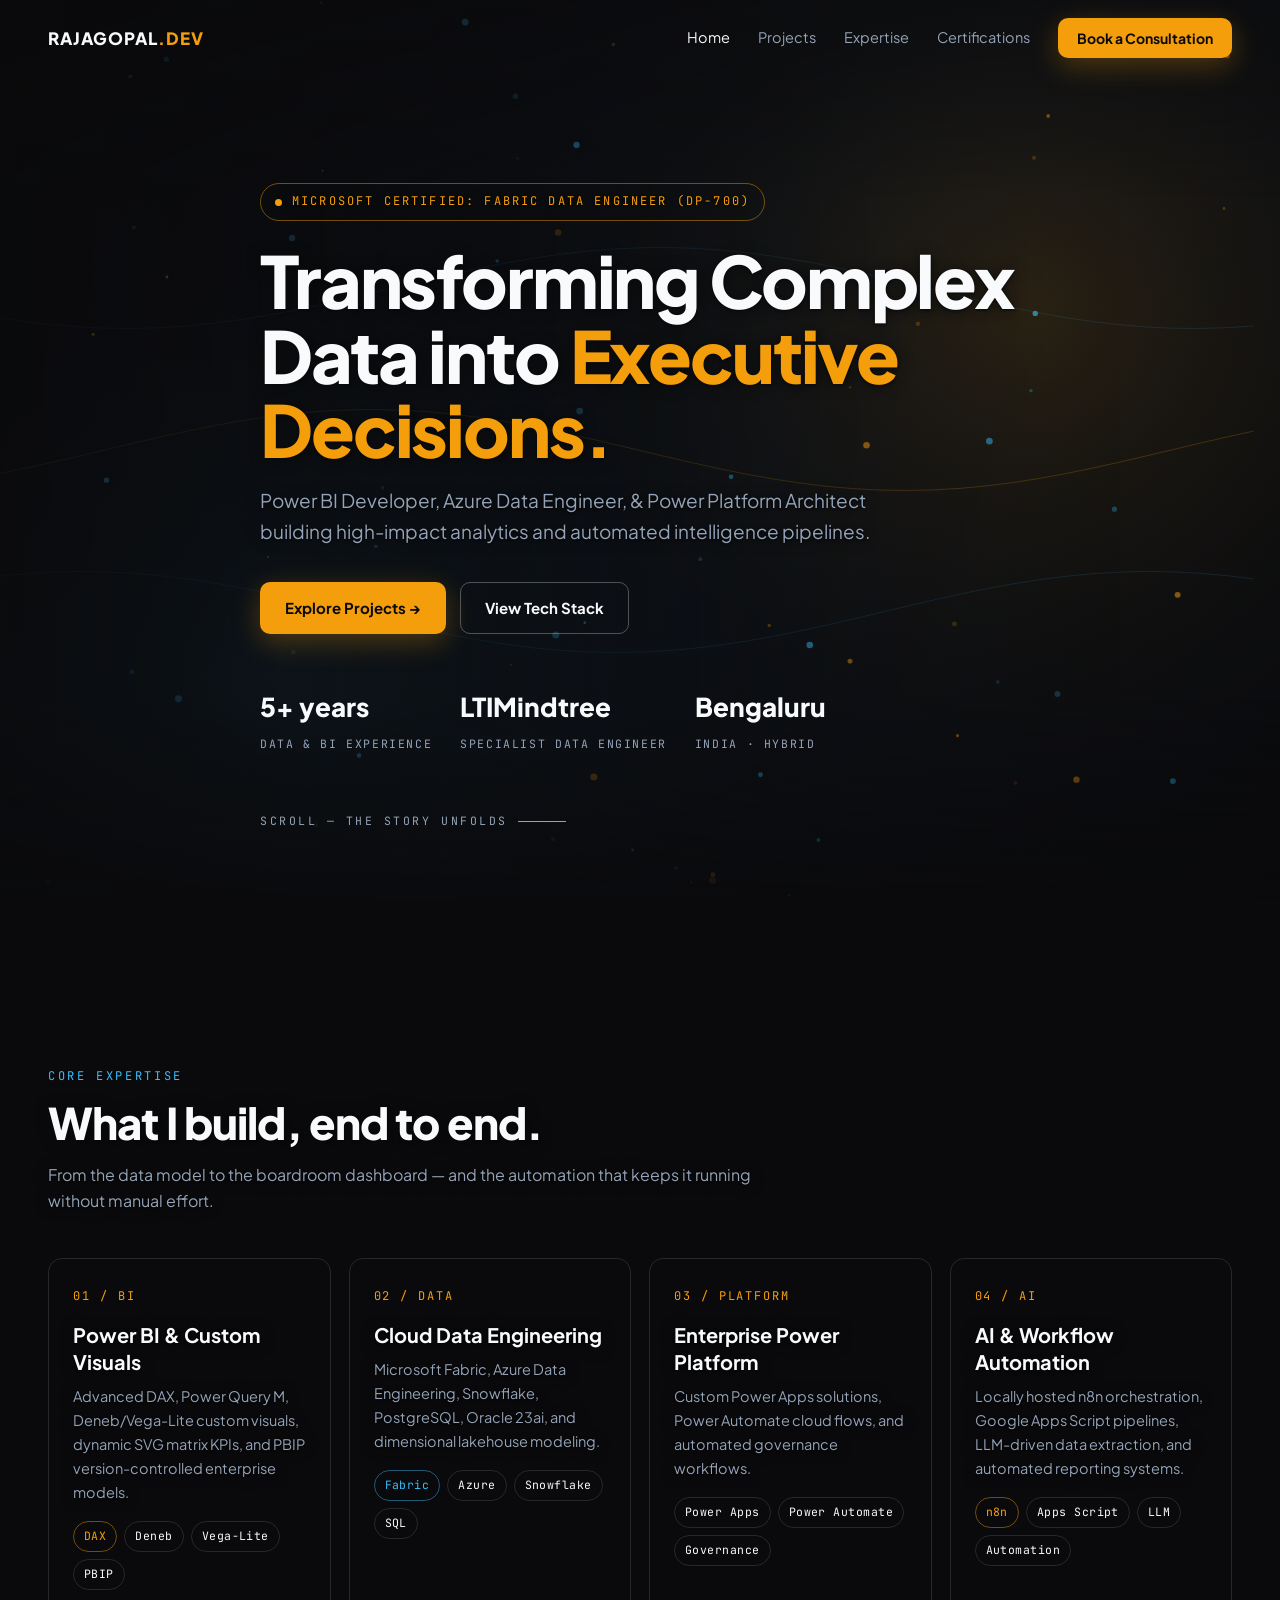
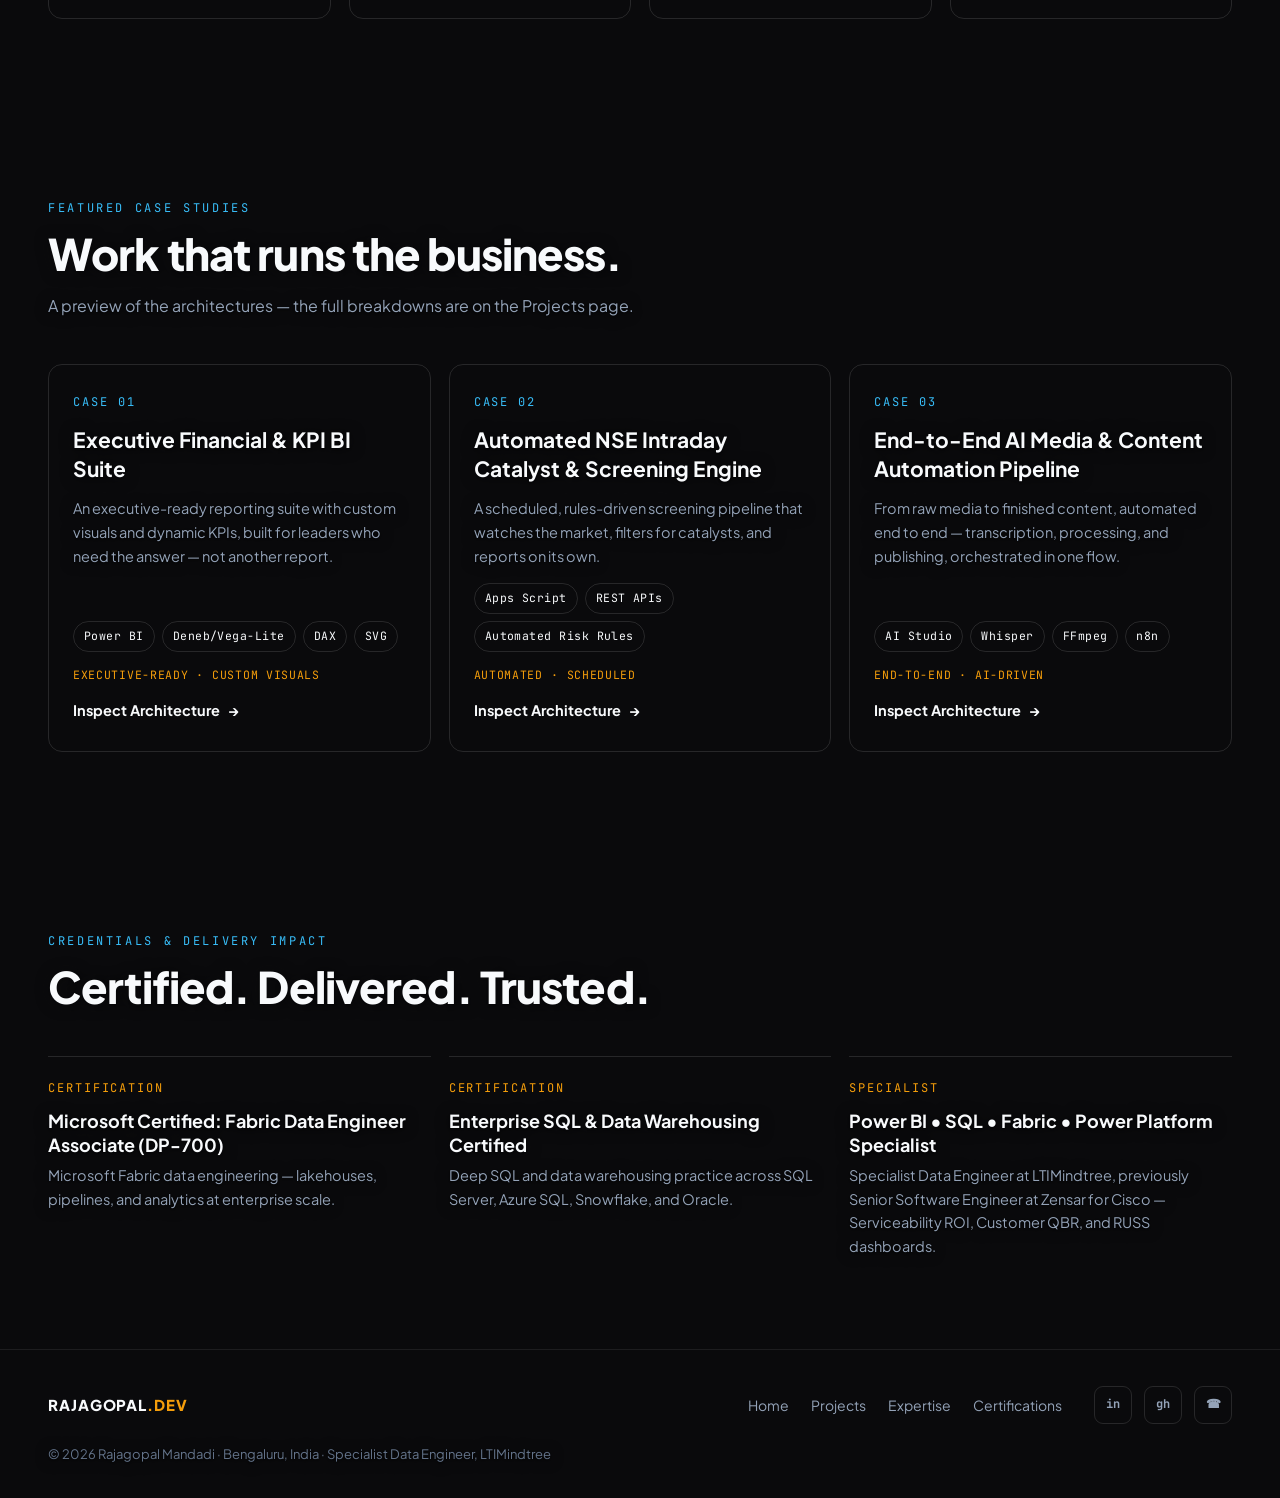
==== executive/index.html @ 4e417db8 "Add executive multi-page portfolio with scroll canvas" ====
<!DOCTYPE html>
<html lang="en">
<head>
  <meta charset="UTF-8">
  <meta name="viewport" content="width=device-width, initial-scale=1.0">
  <title>Rajagopal Mandadi — Transforming Complex Data into Executive Decisions | RAJAGOPAL.DEV</title>
  <meta name="description" content="Rajagopal Mandadi — Power BI Developer, Azure Data Engineer & Power Platform Architect building high-impact analytics and automated intelligence pipelines. Specialist Data Engineer at LTIMindtree.">
  <link rel="preconnect" href="https://fonts.googleapis.com">
  <link rel="preconnect" href="https://fonts.gstatic.com" crossorigin>
  <link href="https://fonts.googleapis.com/css2?family=Plus+Jakarta+Sans:wght@400;500;600;700;800&family=JetBrains+Mono:wght@400;600;700&display=swap" rel="stylesheet">
  <link rel="stylesheet" href="styles.css">
</head>
<body>
  <!-- Scroll-driven image sequence, fixed behind all content -->
  <canvas id="scroll-canvas" aria-hidden="true"></canvas>
  <div class="vignette" aria-hidden="true"></div>

  <!-- Minimal loading indicator until initial frames are ready (or fallback confirmed) -->
  <div id="loader" role="status" aria-live="polite">
    <div>RAJAGOPAL.DEV</div>
    <div class="bar"><span></span></div>
    <div id="loader-text">Loading sequence…</div>
  </div>

  <div class="page">
    <header class="site-header" id="site-header">
      <nav class="nav" aria-label="Main navigation">
        <a class="brand" href="index.html">RAJAGOPAL<span>.DEV</span></a>
        <button class="nav-toggle" id="nav-toggle" aria-label="Toggle navigation" aria-expanded="false">☰</button>
        <div class="nav-links" id="nav-links">
          <a href="index.html" class="active">Home</a>
          <a href="projects.html">Projects</a>
          <a href="#expertise">Expertise</a>
          <a href="#credentials">Certifications</a>
          <button class="btn btn-amber btn-sm" data-open-modal>Book a Consultation</button>
        </div>
      </nav>
    </header>

    <main>
      <!-- 1. Hero -->
      <section class="hero" id="home">
        <div class="container">
          <div class="hero-inner">
            <span class="eyebrow">Microsoft Certified: Fabric Data Engineer (DP-700)</span>
            <h1>Transforming Complex Data into <span class="accent">Executive Decisions.</span></h1>
            <p class="lede">Power BI Developer, Azure Data Engineer, &amp; Power Platform Architect building high-impact analytics and automated intelligence pipelines.</p>
            <div class="hero-ctas">
              <a class="btn btn-amber" href="projects.html">Explore Projects →</a>
              <a class="btn btn-ghost" href="#expertise">View Tech Stack</a>
            </div>
            <div class="hero-meta">
              <div class="stat"><b>5+ years</b><span>Data &amp; BI experience</span></div>
              <div class="stat"><b>LTIMindtree</b><span>Specialist Data Engineer</span></div>
              <div class="stat"><b>Bengaluru</b><span>India · Hybrid</span></div>
            </div>
            <div class="scroll-hint">Scroll — the story unfolds</div>
          </div>
        </div>
      </section>

      <!-- 2. Core Expertise -->
      <section id="expertise">
        <div class="container">
          <div class="section-head reveal">
            <span class="kicker">Core Expertise</span>
            <h2>What I build, end to end.</h2>
            <p>From the data model to the boardroom dashboard — and the automation that keeps it running without manual effort.</p>
          </div>
          <div class="expertise-grid">
            <article class="expertise-card reveal">
              <span class="num">01 / BI</span>
              <h3>Power BI &amp; Custom Visuals</h3>
              <p>Advanced DAX, Power Query M, Deneb/Vega-Lite custom visuals, dynamic SVG matrix KPIs, and PBIP version-controlled enterprise models.</p>
              <div class="tags"><span class="pill amber">DAX</span><span class="pill">Deneb</span><span class="pill">Vega-Lite</span><span class="pill">PBIP</span></div>
            </article>
            <article class="expertise-card reveal reveal-delay-1">
              <span class="num">02 / DATA</span>
              <h3>Cloud Data Engineering</h3>
              <p>Microsoft Fabric, Azure Data Engineering, Snowflake, PostgreSQL, Oracle 23ai, and dimensional lakehouse modeling.</p>
              <div class="tags"><span class="pill cyan">Fabric</span><span class="pill">Azure</span><span class="pill">Snowflake</span><span class="pill">SQL</span></div>
            </article>
            <article class="expertise-card reveal reveal-delay-2">
              <span class="num">03 / PLATFORM</span>
              <h3>Enterprise Power Platform</h3>
              <p>Custom Power Apps solutions, Power Automate cloud flows, and automated governance workflows.</p>
              <div class="tags"><span class="pill">Power Apps</span><span class="pill">Power Automate</span><span class="pill">Governance</span></div>
            </article>
            <article class="expertise-card reveal reveal-delay-3">
              <span class="num">04 / AI</span>
              <h3>AI &amp; Workflow Automation</h3>
              <p>Locally hosted n8n orchestration, Google Apps Script pipelines, LLM-driven data extraction, and automated reporting systems.</p>
              <div class="tags"><span class="pill amber">n8n</span><span class="pill">Apps Script</span><span class="pill">LLM</span><span class="pill">Automation</span></div>
            </article>
          </div>
        </div>
      </section>

      <!-- 3. Featured Case Studies Preview -->
      <section id="cases">
        <div class="container">
          <div class="section-head reveal">
            <span class="kicker">Featured Case Studies</span>
            <h2>Work that runs the business.</h2>
            <p>A preview of the architectures — the full breakdowns are on the Projects page.</p>
          </div>
          <div class="case-grid">
            <article class="case-card reveal">
              <span class="case-index">CASE 01</span>
              <h3>Executive Financial &amp; KPI BI Suite</h3>
              <p>An executive-ready reporting suite with custom visuals and dynamic KPIs, built for leaders who need the answer — not another report.</p>
              <div class="stack"><span class="pill">Power BI</span><span class="pill">Deneb/Vega-Lite</span><span class="pill">DAX</span><span class="pill">SVG</span></div>
              <div class="case-highlights"><span>Executive-ready</span><span>·</span><span>Custom visuals</span></div>
              <a class="inspect-link" href="projects.html">Inspect Architecture <span class="arrow">→</span></a>
            </article>
            <article class="case-card reveal reveal-delay-1">
              <span class="case-index">CASE 02</span>
              <h3>Automated NSE Intraday Catalyst &amp; Screening Engine</h3>
              <p>A scheduled, rules-driven screening pipeline that watches the market, filters for catalysts, and reports on its own.</p>
              <div class="stack"><span class="pill">Apps Script</span><span class="pill">REST APIs</span><span class="pill">Automated Risk Rules</span></div>
              <div class="case-highlights"><span>Automated</span><span>·</span><span>Scheduled</span></div>
              <a class="inspect-link" href="projects.html">Inspect Architecture <span class="arrow">→</span></a>
            </article>
            <article class="case-card reveal reveal-delay-2">
              <span class="case-index">CASE 03</span>
              <h3>End-to-End AI Media &amp; Content Automation Pipeline</h3>
              <p>From raw media to finished content, automated end to end — transcription, processing, and publishing, orchestrated in one flow.</p>
              <div class="stack"><span class="pill">AI Studio</span><span class="pill">Whisper</span><span class="pill">FFmpeg</span><span class="pill">n8n</span></div>
              <div class="case-highlights"><span>End-to-end</span><span>·</span><span>AI-driven</span></div>
              <a class="inspect-link" href="projects.html">Inspect Architecture <span class="arrow">→</span></a>
            </article>
          </div>
        </div>
      </section>

      <!-- 4. Credentials & Delivery Impact -->
      <section id="credentials">
        <div class="container">
          <div class="section-head reveal">
            <span class="kicker">Credentials &amp; Delivery Impact</span>
            <h2>Certified. Delivered. Trusted.</h2>
          </div>
          <div class="credentials-strip">
            <div class="credential reveal">
              <span class="cred-mark">CERTIFICATION</span>
              <h3>Microsoft Certified: Fabric Data Engineer Associate (DP-700)</h3>
              <p>Microsoft Fabric data engineering — lakehouses, pipelines, and analytics at enterprise scale.</p>
            </div>
            <div class="credential reveal reveal-delay-1">
              <span class="cred-mark">CERTIFICATION</span>
              <h3>Enterprise SQL &amp; Data Warehousing Certified</h3>
              <p>Deep SQL and data warehousing practice across SQL Server, Azure SQL, Snowflake, and Oracle.</p>
            </div>
            <div class="credential reveal reveal-delay-2">
              <span class="cred-mark">SPECIALIST</span>
              <h3>Power BI • SQL • Fabric • Power Platform Specialist</h3>
              <p>Specialist Data Engineer at LTIMindtree, previously Senior Software Engineer at Zensar for Cisco — Serviceability ROI, Customer QBR, and RUSS dashboards.</p>
            </div>
          </div>
        </div>
      </section>
    </main>

    <!-- 5. Footer — last element, no dead scroll after it -->
    <footer class="site-footer">
      <div class="footer-inner">
        <a class="brand" href="index.html">RAJAGOPAL<span>.DEV</span></a>
        <nav class="footer-nav" aria-label="Footer navigation">
          <a href="index.html">Home</a>
          <a href="projects.html">Projects</a>
          <a href="#expertise">Expertise</a>
          <a href="#credentials">Certifications</a>
        </nav>
        <div class="footer-social">
          <a href="https://www.linkedin.com/in/rajagopal-mandadi-b0b1101a1/" target="_blank" rel="noopener" aria-label="LinkedIn">in</a>
          <a href="https://github.com/rajagopalbi" target="_blank" rel="noopener" aria-label="GitHub">gh</a>
          <a href="tel:+918147523717" aria-label="Phone">☎</a>
        </div>
        <p class="copyright">© <span id="year">2026</span> Rajagopal Mandadi · Bengaluru, India · Specialist Data Engineer, LTIMindtree</p>
      </div>
    </footer>
  </div>

  <!-- Book a Consultation modal -->
  <div class="modal" id="consult-modal" role="dialog" aria-modal="true" aria-labelledby="modal-title">
    <div class="modal-backdrop" data-close-modal></div>
    <div class="modal-card">
      <button class="modal-close" data-close-modal aria-label="Close">✕</button>
      <h3 id="modal-title">Book a Consultation</h3>
      <p>Want to talk data, dashboards, or automation? Reach out directly — no forms, no waiting.</p>
      <div class="modal-links">
        <a href="https://www.linkedin.com/in/rajagopal-mandadi-b0b1101a1/" target="_blank" rel="noopener">LinkedIn <small>linkedin.com/in/rajagopal-mandadi-b0b1101a1</small></a>
        <a href="tel:+918147523717">Phone <small>+91 81475 23717</small></a>
        <a href="https://github.com/rajagopalbi" target="_blank" rel="noopener">GitHub <small>github.com/rajagopalbi</small></a>
      </div>
    </div>
  </div>

  <script src="script.js"></script>
</body>
</html>
---- executive/styles.css ----
/* RAJAGOPAL.DEV — Executive Portfolio
   Design system: #0A0A0C base, #F8FAFC headings, #94A3B8 body,
   #F59E0B amber, #38BDF8 cyan. Plus Jakarta Sans + JetBrains Mono.
   Shared by index.html and projects.html. No opaque card backgrounds
   on the landing page — content sits over the scroll canvas. */
:root {
  --bg: #0A0A0C;
  --bg-soft: #101014;
  --ink: #F8FAFC;
  --muted: #94A3B8;
  --muted-2: #64748B;
  --amber: #F59E0B;
  --cyan: #38BDF8;
  --crimson: #EA580C;
  --line: rgba(255, 255, 255, 0.12);
  --line-soft: rgba(255, 255, 255, 0.08);
  --max: 1280px;
  --pad: clamp(20px, 4vw, 48px);
  --font: "Plus Jakarta Sans", "Inter", system-ui, -apple-system, "Segoe UI", sans-serif;
  --mono: "JetBrains Mono", ui-monospace, "SF Mono", Menlo, monospace;
}
* { box-sizing: border-box; margin: 0; padding: 0; }
html { scroll-behavior: smooth; }
body {
  background: var(--bg);
  color: var(--ink);
  font-family: var(--font);
  font-size: 16px;
  line-height: 1.65;
  -webkit-font-smoothing: antialiased;
  overflow-x: hidden;
}
img { max-width: 100%; display: block; }
a { color: inherit; text-decoration: none; }
ul { list-style: none; }
button { font-family: inherit; cursor: pointer; }

/* ---------- Scroll canvas (index.html only) ---------- */
#scroll-canvas {
  position: fixed;
  inset: 0;
  width: 100vw;
  height: 100vh;
  object-fit: cover;
  z-index: 0;
  background: var(--bg);
  display: block;
}
/* Left-side dark vignette so light type stays crisp over every frame */
.vignette {
  position: fixed;
  inset: 0;
  z-index: 1;
  pointer-events: none;
  background:
    linear-gradient(90deg, rgba(10, 10, 12, 0.72) 0%, rgba(10, 10, 12, 0.42) 42%, rgba(10, 10, 12, 0.08) 68%, transparent 88%),
    linear-gradient(180deg, rgba(10, 10, 12, 0.55) 0%, transparent 22%, transparent 78%, rgba(10, 10, 12, 0.82) 100%);
}
.page { position: relative; z-index: 2; }

/* Loading indicator — minimal, disappears once frames/fallback are ready */
#loader {
  position: fixed;
  inset: 0;
  z-index: 50;
  display: flex;
  flex-direction: column;
  align-items: center;
  justify-content: center;
  gap: 16px;
  background: var(--bg);
  color: var(--muted);
  font-family: var(--mono);
  font-size: 12px;
  letter-spacing: 0.22em;
  text-transform: uppercase;
  transition: opacity 0.6s ease, visibility 0.6s ease;
}
#loader.done { opacity: 0; visibility: hidden; pointer-events: none; }
#loader .bar { width: 160px; height: 2px; background: rgba(255,255,255,0.12); overflow: hidden; }
#loader .bar span { display: block; height: 100%; width: 40%; background: var(--amber); animation: loadslide 1.1s ease-in-out infinite; }
@keyframes loadslide { 0% { transform: translateX(-100%); } 100% { transform: translateX(400%); } }

/* ---------- Navbar ---------- */
.site-header {
  position: sticky;
  top: 0;
  z-index: 40;
  transition: background 0.35s ease, border-color 0.35s ease, backdrop-filter 0.35s ease;
  border-bottom: 1px solid transparent;
}
.site-header.scrolled {
  background: rgba(10, 10, 12, 0.82);
  -webkit-backdrop-filter: blur(10px);
  backdrop-filter: blur(10px);
  border-bottom-color: var(--line-soft);
}
.nav {
  max-width: var(--max);
  margin: 0 auto;
  padding: 18px var(--pad);
  display: flex;
  align-items: center;
  gap: 32px;
}
.brand {
  font-weight: 800;
  letter-spacing: 0.06em;
  font-size: 17px;
  color: var(--ink);
  white-space: nowrap;
}
.brand span { color: var(--amber); }
.nav-links {
  display: flex;
  align-items: center;
  gap: 28px;
  margin-left: auto;
  font-size: 14.5px;
  color: var(--muted);
}
.nav-links a { transition: color 0.2s ease; }
.nav-links a:hover, .nav-links a.active { color: var(--ink); }
.nav-toggle { display: none; background: none; border: 1px solid var(--line); color: var(--ink); border-radius: 8px; padding: 8px 12px; font-size: 15px; margin-left: auto; }

/* ---------- Buttons ---------- */
.btn {
  display: inline-flex;
  align-items: center;
  justify-content: center;
  gap: 8px;
  padding: 13px 24px;
  border-radius: 10px;
  font-weight: 700;
  font-size: 15px;
  border: 1px solid transparent;
  transition: transform 0.2s ease, box-shadow 0.2s ease, background 0.2s ease, border-color 0.2s ease;
  white-space: nowrap;
}
.btn:hover { transform: translateY(-2px); }
.btn-amber { background: var(--amber); color: #0A0A0C; box-shadow: 0 8px 28px rgba(245, 158, 11, 0.28); }
.btn-amber:hover { box-shadow: 0 12px 34px rgba(245, 158, 11, 0.38); }
.btn-ghost { background: transparent; color: var(--ink); border-color: rgba(255, 255, 255, 0.28); }
.btn-ghost:hover { border-color: var(--ink); }
.btn-sm { padding: 10px 18px; font-size: 14px; }

/* ---------- Layout / readability ---------- */
.container { max-width: var(--max); margin: 0 auto; padding: 0 var(--pad); }
section { padding: clamp(72px, 10vh, 120px) 0; }
/* Readability: directional text shadow, no opaque cards on the landing page */
h1, h2, h3, p, li, .eyebrow, .metric-label {
  text-shadow: 0 1px 14px rgba(10, 10, 12, 0.85), 0 1px 3px rgba(10, 10, 12, 0.9);
}
.eyebrow {
  display: inline-flex;
  align-items: center;
  gap: 10px;
  font-family: var(--mono);
  font-size: 12px;
  letter-spacing: 0.18em;
  text-transform: uppercase;
  color: var(--amber);
  border: 1px solid rgba(245, 158, 11, 0.45);
  border-radius: 999px;
  padding: 8px 14px;
  margin-bottom: 22px;
}
.eyebrow::before { content: ""; width: 7px; height: 7px; border-radius: 50%; background: var(--amber); }
h1 { font-size: clamp(40px, 5.6vw, 76px); line-height: 1.04; letter-spacing: -0.03em; font-weight: 800; max-width: 820px; }
h1 .accent { color: var(--amber); }
h1 .accent-cyan { color: var(--cyan); }
h2 { font-size: clamp(28px, 3.4vw, 44px); line-height: 1.12; letter-spacing: -0.02em; font-weight: 800; }
h3 { font-size: 20px; line-height: 1.35; font-weight: 700; }
.lede { color: var(--muted); font-size: clamp(16px, 1.6vw, 19px); max-width: 640px; margin-top: 18px; }
.section-head { max-width: 720px; margin-bottom: 44px; }
.section-head .kicker { font-family: var(--mono); font-size: 12px; letter-spacing: 0.22em; text-transform: uppercase; color: var(--cyan); display: block; margin-bottom: 12px; }
.section-head p { color: var(--muted); margin-top: 14px; }

/* Scroll-reveal (JS adds .in) */
.reveal { opacity: 0; transform: translateY(28px); transition: opacity 0.8s ease, transform 0.8s cubic-bezier(0.22, 1, 0.36, 1); }
.reveal.in { opacity: 1; transform: translateY(0); }
.reveal-delay-1 { transition-delay: 0.1s; }
.reveal-delay-2 { transition-delay: 0.2s; }
.reveal-delay-3 { transition-delay: 0.3s; }

/* ---------- Hero ---------- */
.hero { min-height: 100svh; display: flex; align-items: center; padding-top: 40px; padding-bottom: 80px; }
.hero-inner { max-width: 760px; }
.hero-ctas { display: flex; flex-wrap: wrap; gap: 14px; margin-top: 34px; }
.hero-meta { display: flex; flex-wrap: wrap; gap: 28px; margin-top: 52px; }
.hero-meta .stat b { display: block; font-size: 26px; font-weight: 800; color: var(--ink); }
.hero-meta .stat span { font-family: var(--mono); font-size: 11.5px; letter-spacing: 0.14em; text-transform: uppercase; color: var(--muted); }
.scroll-hint { margin-top: 56px; font-family: var(--mono); font-size: 11.5px; letter-spacing: 0.22em; text-transform: uppercase; color: var(--muted); display: flex; align-items: center; gap: 10px; }
.scroll-hint::after { content: ""; width: 48px; height: 1px; background: var(--muted); }

/* ---------- Expertise grid ---------- */
.expertise-grid { display: grid; grid-template-columns: repeat(4, 1fr); gap: 18px; }
.expertise-card {
  border: 1px solid var(--line);
  border-radius: 14px;
  padding: 28px 24px;
  background: transparent; /* transparent over the canvas, per brief */
  transition: border-color 0.25s ease, transform 0.25s ease;
}
.expertise-card:hover { border-color: rgba(245, 158, 11, 0.55); transform: translateY(-4px); }
.expertise-card .num { font-family: var(--mono); font-size: 12px; color: var(--amber); letter-spacing: 0.16em; display: block; margin-bottom: 14px; }
.expertise-card h3 { margin-bottom: 10px; }
.expertise-card p { color: var(--muted); font-size: 14.5px; }
.expertise-card .tags { display: flex; flex-wrap: wrap; gap: 7px; margin-top: 16px; }

/* Pills / mono tags */
.pill {
  font-family: var(--mono);
  font-size: 11.5px;
  letter-spacing: 0.04em;
  color: var(--ink);
  border: 1px solid var(--line);
  border-radius: 999px;
  padding: 5px 10px;
  white-space: nowrap;
}
.pill.amber { color: var(--amber); border-color: rgba(245, 158, 11, 0.45); }
.pill.cyan { color: var(--cyan); border-color: rgba(56, 189, 248, 0.45); }

/* ---------- Case studies ---------- */
.case-grid { display: grid; grid-template-columns: repeat(3, 1fr); gap: 18px; }
.case-card {
  border: 1px solid var(--line);
  border-radius: 14px;
  padding: 28px 24px;
  display: flex;
  flex-direction: column;
  gap: 14px;
  background: transparent;
  transition: border-color 0.25s ease, transform 0.25s ease;
}
.case-card:hover { border-color: rgba(56, 189, 248, 0.5); transform: translateY(-4px); }
.case-card .case-index { font-family: var(--mono); font-size: 12px; color: var(--cyan); letter-spacing: 0.16em; }
.case-card h3 { font-size: 21px; }
.case-card p { color: var(--muted); font-size: 14.5px; flex: 1; }
.case-card .stack { display: flex; flex-wrap: wrap; gap: 7px; }
.case-highlights { display: flex; flex-wrap: wrap; gap: 8px; font-family: var(--mono); font-size: 11.5px; color: var(--amber); letter-spacing: 0.06em; text-transform: uppercase; }
.inspect-link { font-weight: 700; font-size: 14.5px; color: var(--ink); display: inline-flex; align-items: center; gap: 8px; }
.inspect-link:hover { color: var(--amber); }
.inspect-link .arrow { transition: transform 0.2s ease; }
.inspect-link:hover .arrow { transform: translateX(4px); }

/* ---------- Credentials strip ---------- */
.credentials-strip { display: grid; grid-template-columns: repeat(3, 1fr); gap: 18px; }
.credential {
  border-top: 1px solid var(--line);
  padding-top: 22px;
}
.credential .cred-mark { font-family: var(--mono); font-size: 12px; color: var(--amber); letter-spacing: 0.16em; display: block; margin-bottom: 10px; }
.credential h3 { font-size: 18px; margin-bottom: 6px; }
.credential p { color: var(--muted); font-size: 14.5px; }

/* ---------- Footer (last element — no dead scroll after it) ---------- */
.site-footer { border-top: 1px solid var(--line-soft); padding: 36px 0 32px; }
.footer-inner { max-width: var(--max); margin: 0 auto; padding: 0 var(--pad); display: flex; flex-wrap: wrap; align-items: center; gap: 20px 32px; }
.footer-inner .brand { font-size: 15px; }
.footer-nav { display: flex; flex-wrap: wrap; gap: 22px; margin-left: auto; font-size: 14px; color: var(--muted); }
.footer-nav a:hover { color: var(--ink); }
.footer-social { display: flex; gap: 12px; }
.footer-social a {
  display: inline-flex; align-items: center; justify-content: center;
  width: 38px; height: 38px; border: 1px solid var(--line); border-radius: 9px;
  color: var(--muted); font-family: var(--mono); font-size: 12px; font-weight: 700;
  transition: color 0.2s ease, border-color 0.2s ease;
}
.footer-social a:hover { color: var(--amber); border-color: rgba(245, 158, 11, 0.55); }
.copyright { width: 100%; font-size: 13px; color: var(--muted-2); }

/* ---------- Projects page ---------- */
.projects-page { background: var(--bg); }
.projects-page::before {
  content: "";
  position: fixed;
  inset: 0;
  z-index: 0;
  pointer-events: none;
  background:
    radial-gradient(640px 420px at 12% 8%, rgba(245, 158, 11, 0.08), transparent 70%),
    radial-gradient(720px 480px at 88% 22%, rgba(234, 88, 12, 0.07), transparent 70%),
    radial-gradient(560px 420px at 50% 100%, rgba(56, 189, 248, 0.05), transparent 70%);
}
.projects-page .page { position: relative; z-index: 1; }
.page-header { padding: clamp(64px, 9vh, 110px) 0 48px; }
.page-header h1 { font-size: clamp(34px, 4.4vw, 58px); }
.project-deep { padding: 56px 0; border-top: 1px solid var(--line-soft); }
.project-deep:last-of-type { border-bottom: 1px solid var(--line-soft); }
.project-deep-grid { display: grid; grid-template-columns: 1fr 1fr; gap: clamp(28px, 5vw, 72px); align-items: start; }
.project-deep-grid.flip .project-visual { order: 2; }
.project-visual {
  border: 1px solid var(--line);
  border-radius: 16px;
  padding: 28px;
  min-height: 280px;
  display: flex;
  flex-direction: column;
  justify-content: center;
  gap: 14px;
  background: rgba(255, 255, 255, 0.02);
}
.project-visual .arch-diagram { font-family: var(--mono); font-size: 12.5px; line-height: 1.9; color: var(--muted); white-space: pre-wrap; }
.project-visual .arch-diagram b { color: var(--amber); font-weight: 700; }
.project-deep h2 { font-size: clamp(24px, 2.8vw, 34px); margin-bottom: 8px; }
.project-deep .project-kicker { font-family: var(--mono); font-size: 12px; letter-spacing: 0.2em; text-transform: uppercase; color: var(--cyan); display: block; margin-bottom: 14px; }
.project-deep p { color: var(--muted); margin-top: 12px; }
.project-deep h4 { font-size: 13px; font-family: var(--mono); letter-spacing: 0.16em; text-transform: uppercase; color: var(--amber); margin: 22px 0 6px; }
.project-deep ul.bullets { list-style: none; }
.project-deep ul.bullets li { color: var(--muted); font-size: 15px; padding: 5px 0 5px 22px; position: relative; }
.project-deep ul.bullets li::before { content: "—"; position: absolute; left: 0; color: var(--amber); }

/* ---------- Modal ---------- */
.modal { position: fixed; inset: 0; z-index: 60; display: none; align-items: center; justify-content: center; padding: 20px; }
.modal.open { display: flex; }
.modal-backdrop { position: absolute; inset: 0; background: rgba(10, 10, 12, 0.78); }
.modal-card {
  position: relative;
  width: min(480px, 100%);
  background: #121218;
  border: 1px solid var(--line);
  border-radius: 16px;
  padding: 32px 28px;
  box-shadow: 0 24px 80px rgba(0, 0, 0, 0.6);
}
.modal-card h3 { font-size: 24px; margin-bottom: 8px; }
.modal-card p { color: var(--muted); font-size: 15px; }
.modal-links { display: flex; flex-direction: column; gap: 12px; margin-top: 24px; }
.modal-links a {
  display: flex; align-items: center; justify-content: space-between; gap: 12px;
  border: 1px solid var(--line); border-radius: 10px; padding: 14px 16px;
  font-weight: 600; font-size: 15px; transition: border-color 0.2s ease;
}
.modal-links a:hover { border-color: rgba(245, 158, 11, 0.55); }
.modal-links a small { color: var(--muted); font-weight: 400; font-size: 13px; }
.modal-close { position: absolute; top: 14px; right: 14px; background: none; border: 1px solid var(--line); color: var(--ink); border-radius: 8px; width: 34px; height: 34px; font-size: 16px; }

/* ---------- Responsive ---------- */
@media (max-width: 1024px) {
  .expertise-grid { grid-template-columns: repeat(2, 1fr); }
  .case-grid { grid-template-columns: 1fr; }
  .credentials-strip { grid-template-columns: 1fr; gap: 28px; }
  .project-deep-grid { grid-template-columns: 1fr; }
  .project-deep-grid.flip .project-visual { order: 0; }
}
@media (max-width: 720px) {
  .nav-links {
    display: none;
    position: absolute;
    top: 100%; left: 0; right: 0;
    flex-direction: column;
    align-items: flex-start;
    gap: 0;
    background: rgba(10, 10, 12, 0.97);
    border-bottom: 1px solid var(--line);
    padding: 8px var(--pad) 16px;
    margin-left: 0;
  }
  .nav-links.open { display: flex; }
  .nav-links a { padding: 12px 0; width: 100%; }
  .nav-links .btn { margin-top: 10px; }
  .nav-toggle { display: block; }
  .expertise-grid { grid-template-columns: 1fr; }
  .hero-meta { gap: 20px; }
  .footer-nav { margin-left: 0; }
}
@media (prefers-reduced-motion: reduce) {
  html { scroll-behavior: auto; }
  .reveal { opacity: 1; transform: none; transition: none; }
  #loader .bar span { animation: none; }
}
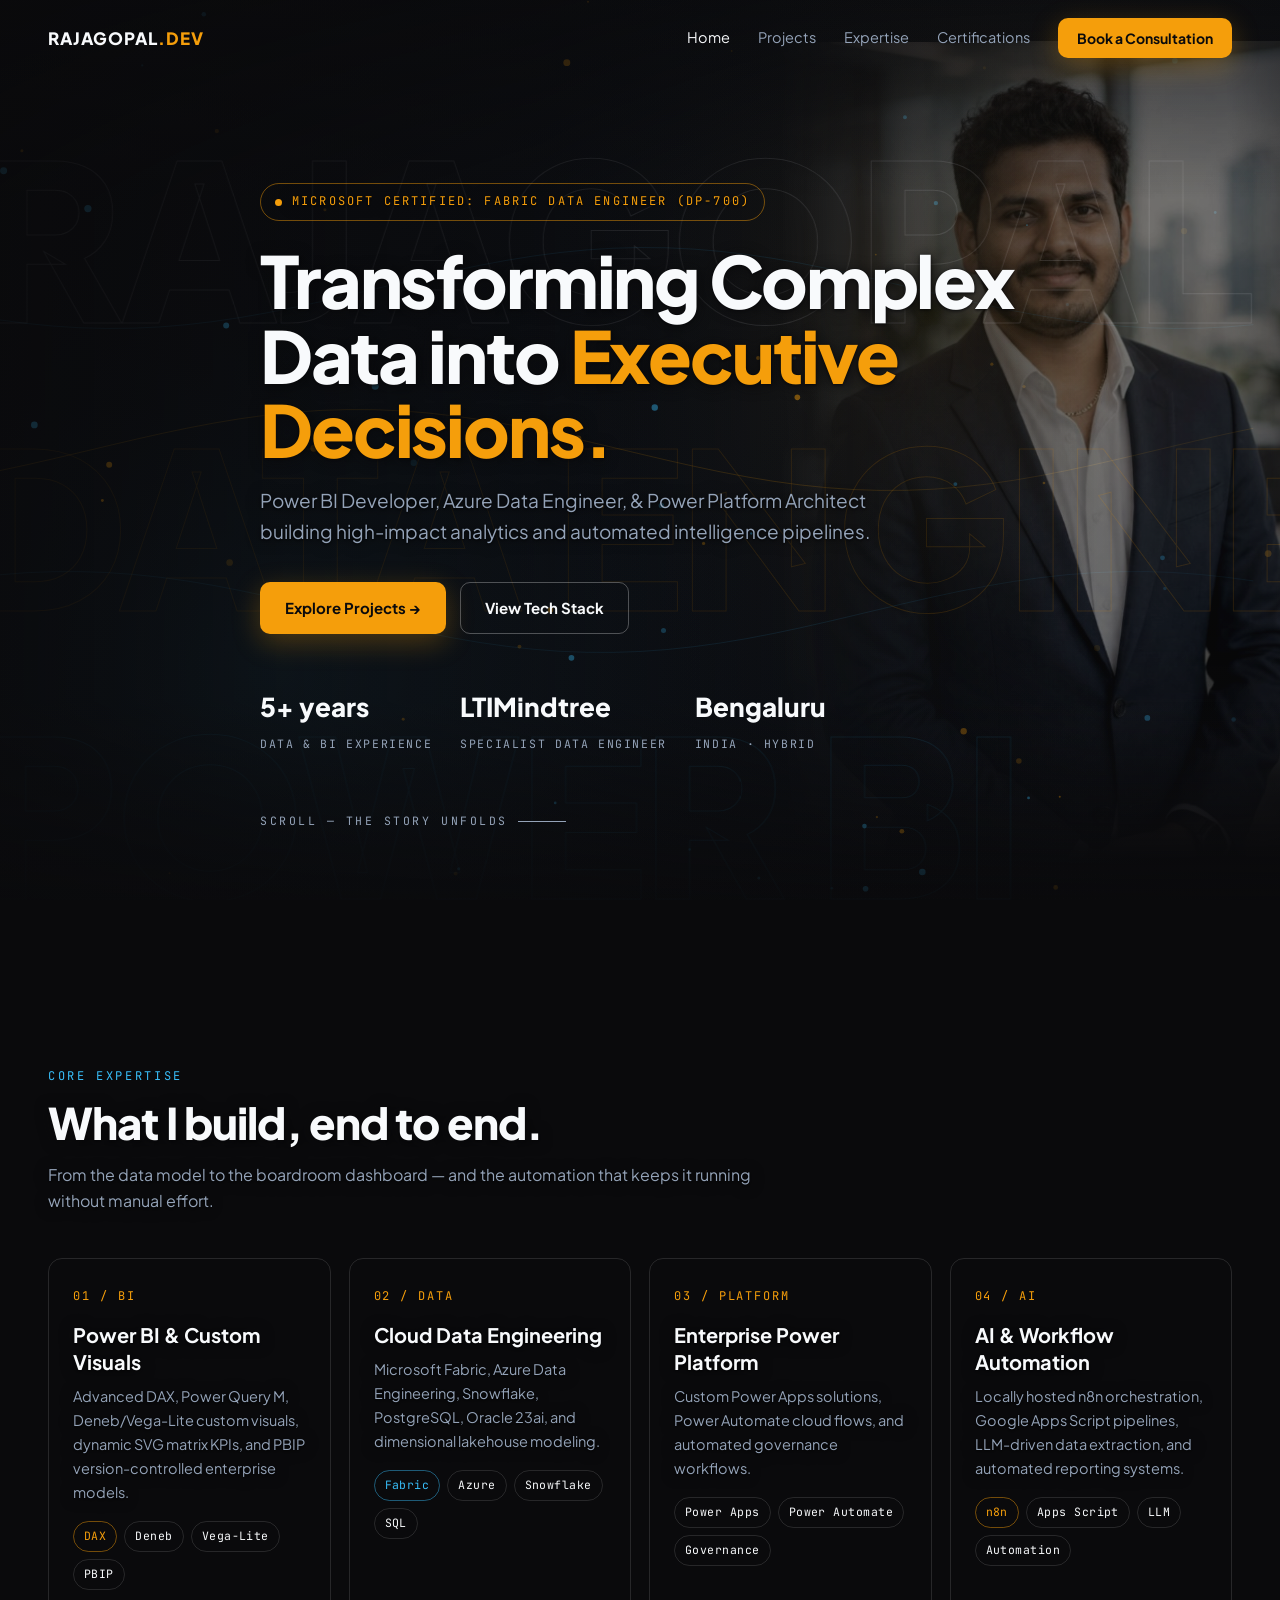
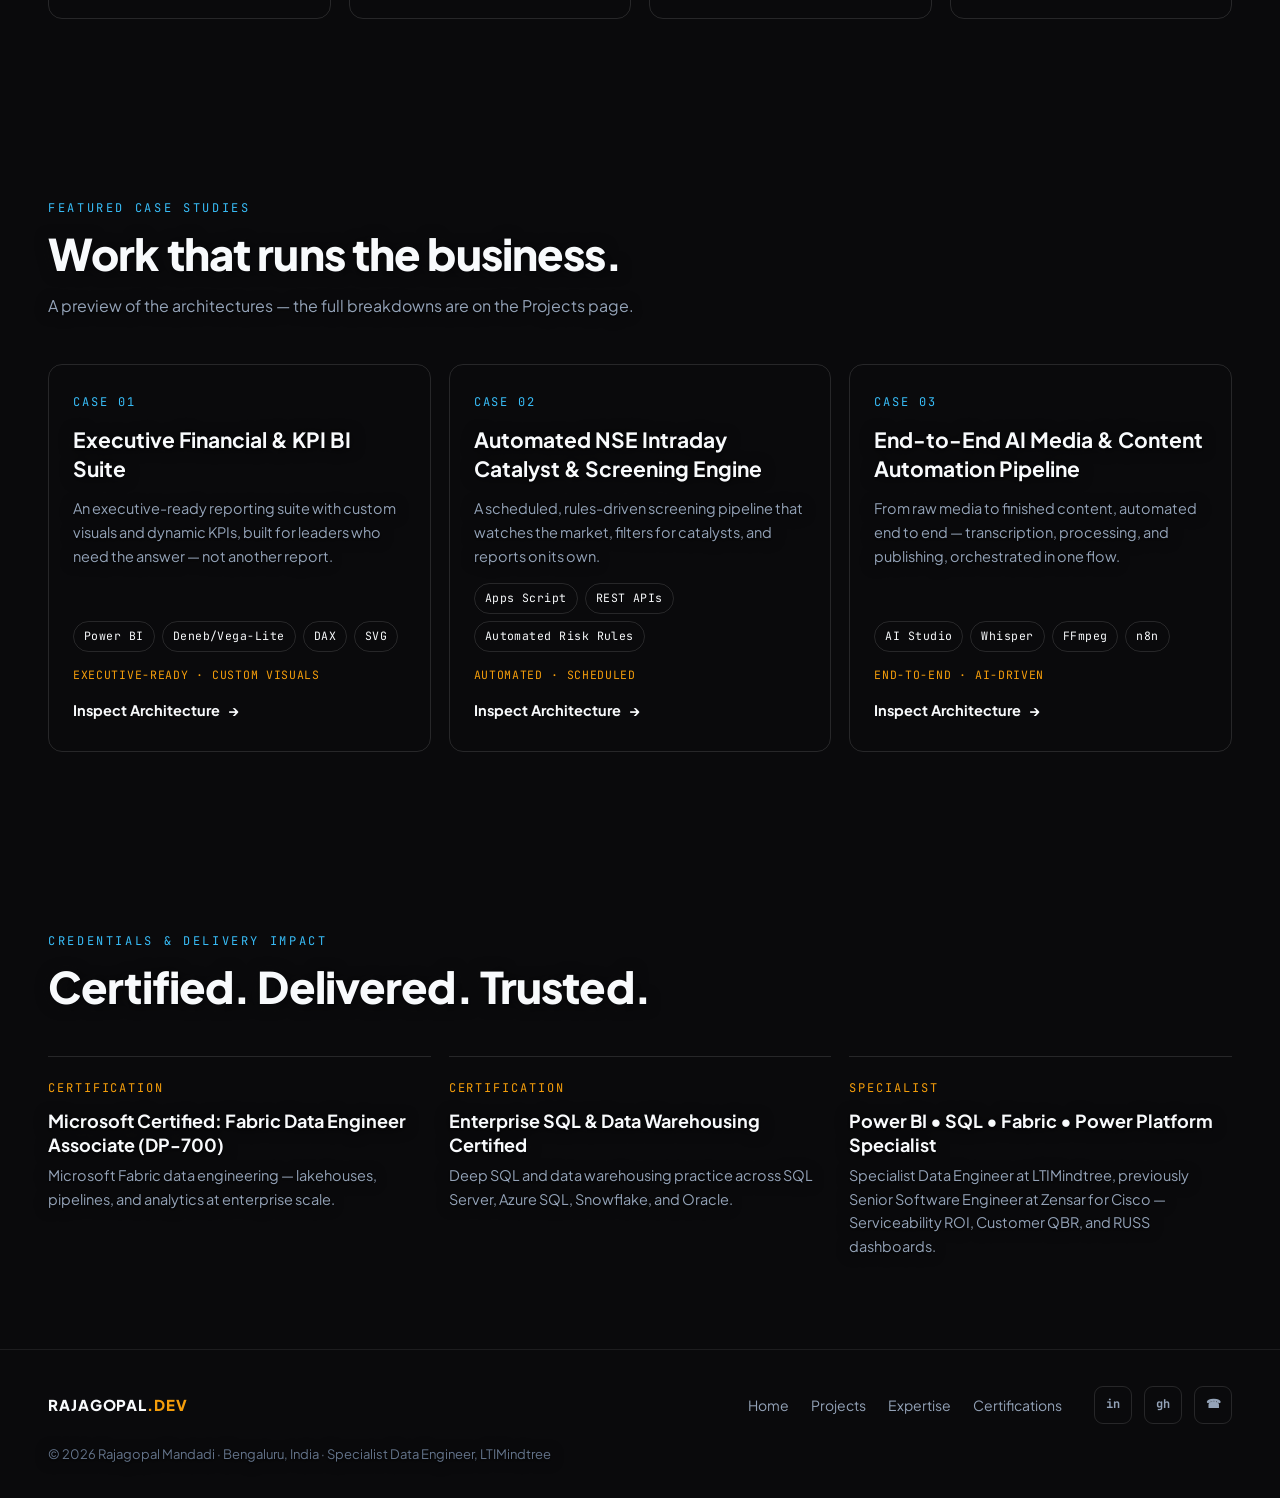
==== commit 188303e1: "Add photo background with left-right scroll animation to executive portfolio" ====
--- a/executive/index.html
+++ b/executive/index.html
@@ -13,6 +13,16 @@
 <body>
   <!-- Scroll-driven image sequence, fixed behind all content -->
   <canvas id="scroll-canvas" aria-hidden="true"></canvas>
+
+  <!-- Background photo + giant outline text, behind the foreground
+       content (above the canvas, below the vignette/text). The photo
+       and text drift left-to-right, then right-to-left, as you scroll. -->
+  <div class="bg-layer" aria-hidden="true">
+    <div class="bg-photo" id="bg-photo"><img src="photo.jpg" alt=""></div>
+    <div class="bg-text bg-text-1" data-speed="0.6">RAJAGOPAL</div>
+    <div class="bg-text bg-text-2" data-speed="-0.9">DATA ENGINEER</div>
+    <div class="bg-text bg-text-3" data-speed="0.45">POWER&nbsp;BI</div>
+  </div>
   <div class="vignette" aria-hidden="true"></div>
 
   <!-- Minimal loading indicator until initial frames are ready (or fallback confirmed) -->
--- a/executive/styles.css
+++ b/executive/styles.css
@@ -58,6 +58,61 @@
 }
 .page { position: relative; z-index: 2; }
 
+/* ---------- Background photo + giant outline text (index.html) ----------
+   Fixed layer between the scroll canvas (z-index 0) and the foreground
+   content (z-index 2). The vignette sits above it and darkens it.
+   Photo: right side, desaturated + darkened, gradient mask fading to
+   the left and bottom so the hero text on the left stays readable.
+   Bg text: huge transparent-fill outline words, very low opacity,
+   pointer-events none, moved by JS on scroll. */
+.bg-layer {
+  position: fixed;
+  inset: 0;
+  z-index: 1;
+  pointer-events: none;
+  overflow: hidden;
+}
+.bg-photo {
+  position: absolute;
+  top: 50%;
+  right: -3%;
+  height: 88vh;
+  width: auto;
+  aspect-ratio: 2 / 3;
+  transform: translateY(-50%);
+  will-change: transform;
+  opacity: 0.55;
+}
+.bg-photo img {
+  width: 100%;
+  height: 100%;
+  object-fit: cover;
+  object-position: center top;
+  filter: grayscale(0.35) brightness(0.72) contrast(1.05);
+  -webkit-mask-image: linear-gradient(90deg, transparent 0%, rgba(0,0,0,0.55) 28%, #000 58%, #000 82%, rgba(0,0,0,0.55) 100%), linear-gradient(180deg, #000 72%, transparent 100%);
+  mask-image: linear-gradient(90deg, transparent 0%, rgba(0,0,0,0.55) 28%, #000 58%, #000 82%, rgba(0,0,0,0.55) 100%), linear-gradient(180deg, #000 72%, transparent 100%);
+  -webkit-mask-composite: source-in;
+  mask-composite: intersect;
+}
+.bg-text {
+  position: absolute;
+  left: -2vw;
+  font-weight: 800;
+  font-size: clamp(64px, 17vw, 240px);
+  line-height: 1;
+  letter-spacing: -0.02em;
+  white-space: nowrap;
+  color: transparent;
+  -webkit-text-stroke: 1px rgba(248, 250, 252, 0.14);
+  text-stroke: 1px rgba(248, 250, 252, 0.14);
+  opacity: 0.9;
+  will-change: transform;
+  user-select: none;
+}
+.bg-text-1 { top: 14vh; }
+.bg-text-2 { top: 46vh; color: transparent; -webkit-text-stroke: 1px rgba(245, 158, 11, 0.16); }
+.bg-text-3 { top: 78vh; -webkit-text-stroke: 1px rgba(56, 189, 248, 0.14); }
+
 /* Loading indicator — minimal, disappears once frames/fallback are ready */
 #loader {
   position: fixed;
@@ -365,6 +420,8 @@
   .expertise-grid { grid-template-columns: 1fr; }
   .hero-meta { gap: 20px; }
   .footer-nav { margin-left: 0; }
+  .bg-photo { opacity: 0.32; height: 68vh; right: -18%; }
+  .bg-text { font-size: clamp(52px, 15vw, 120px); }
 }
 @media (prefers-reduced-motion: reduce) {
   html { scroll-behavior: auto; }
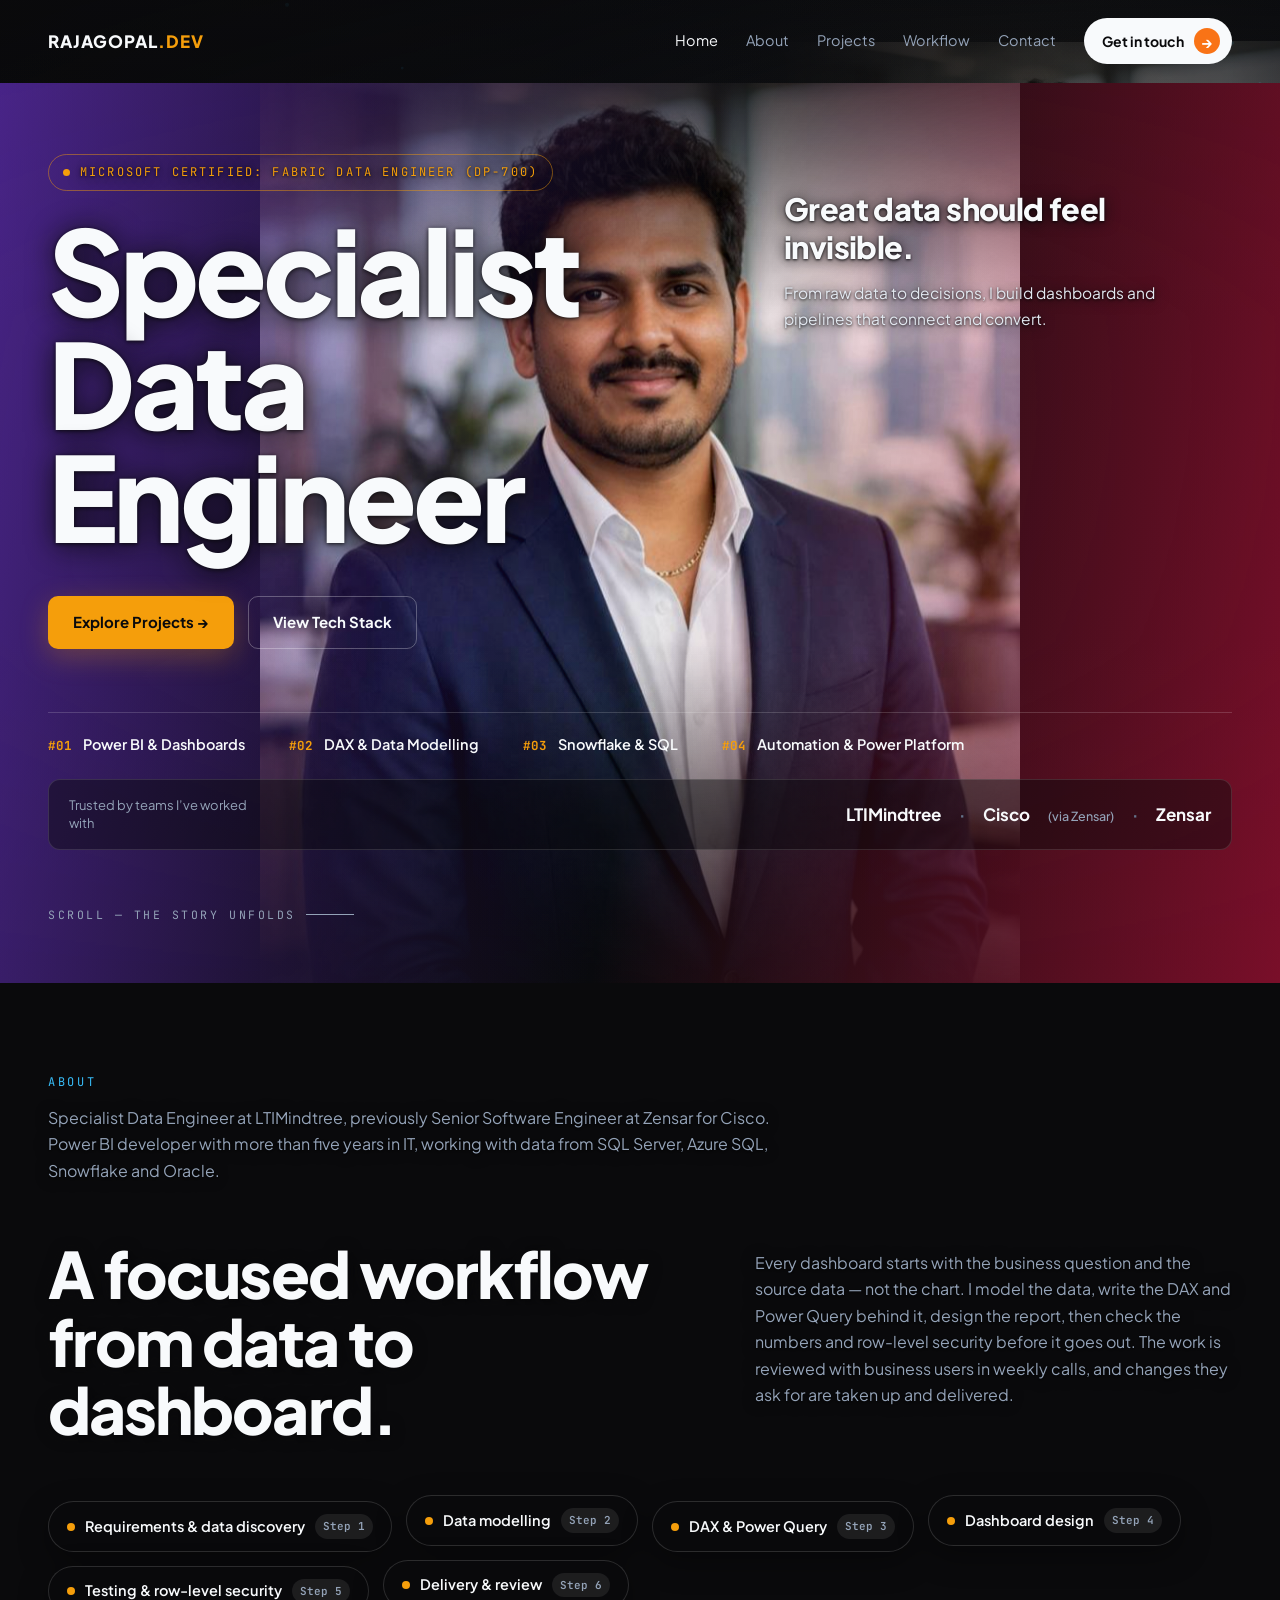
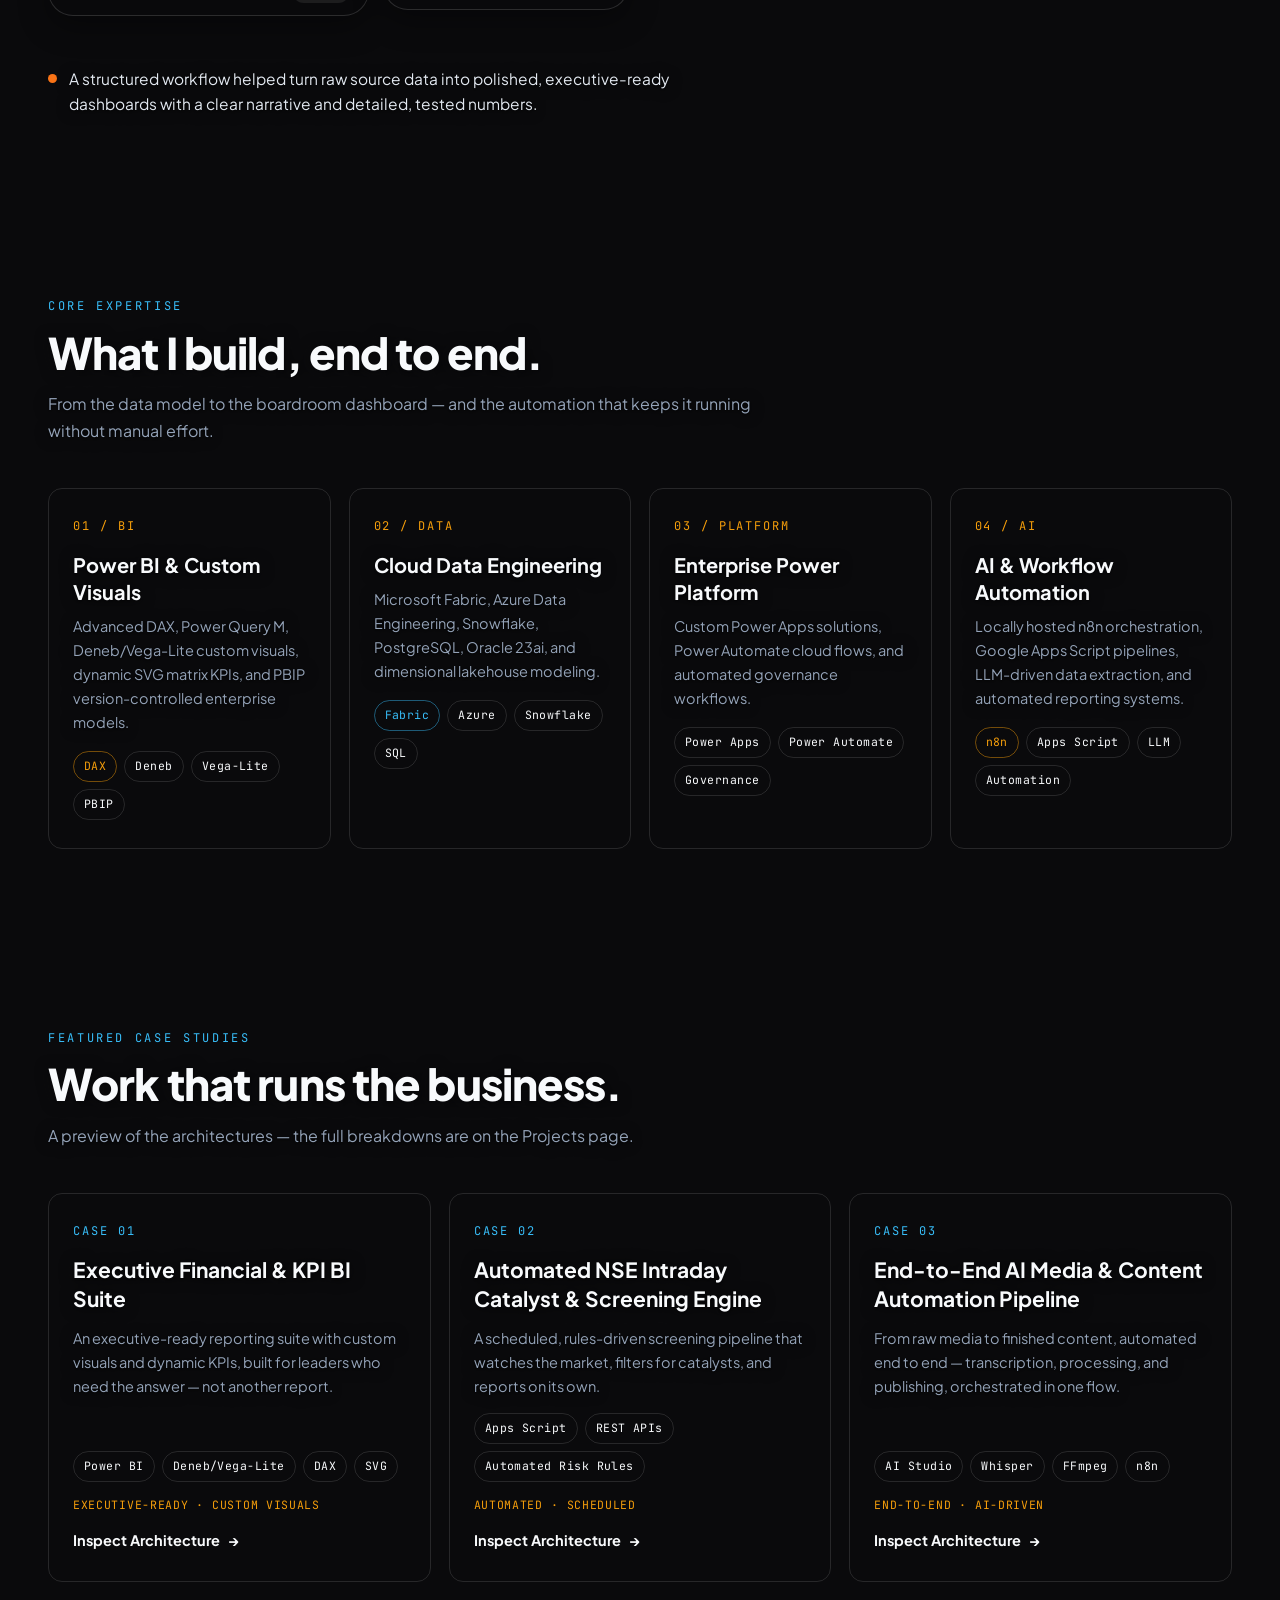
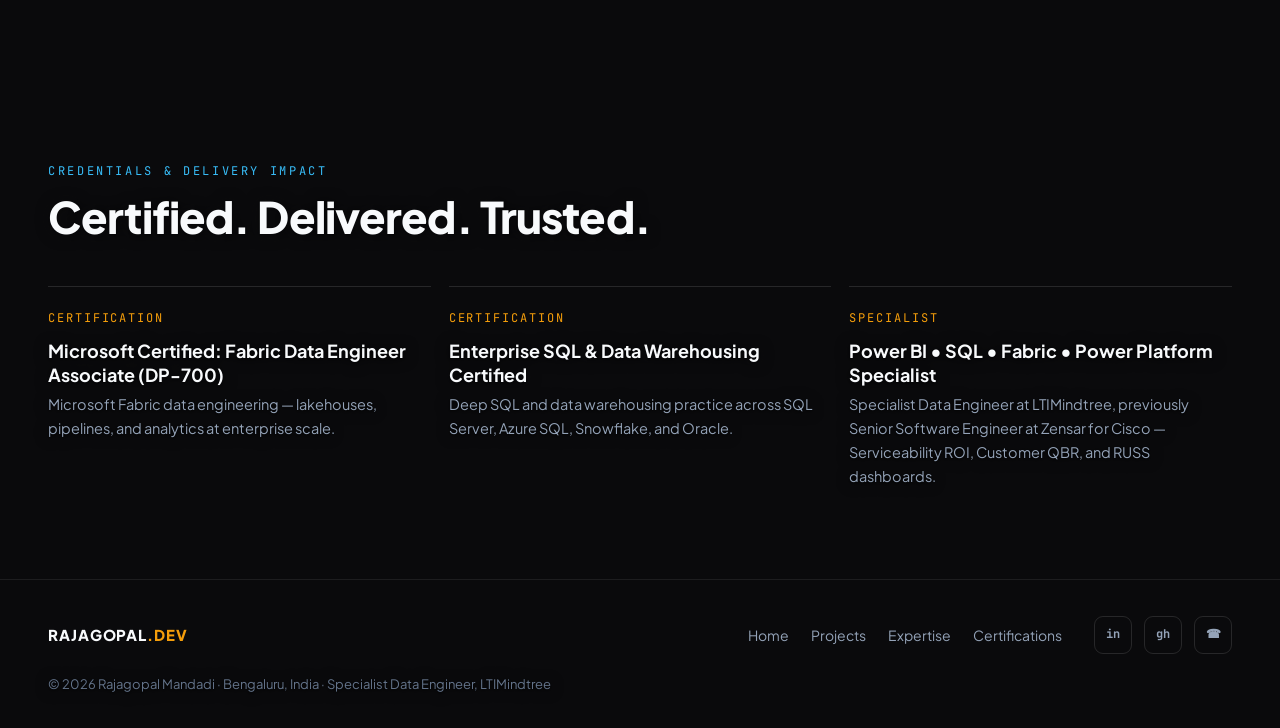
==== commit b126fddb: "Redesign executive portfolio in Folioblox style with large portrait hero" ====
--- a/executive/index.html
+++ b/executive/index.html
@@ -39,33 +39,73 @@
         <button class="nav-toggle" id="nav-toggle" aria-label="Toggle navigation" aria-expanded="false">☰</button>
         <div class="nav-links" id="nav-links">
           <a href="index.html" class="active">Home</a>
+          <a href="#about">About</a>
           <a href="projects.html">Projects</a>
-          <a href="#expertise">Expertise</a>
-          <a href="#credentials">Certifications</a>
-          <button class="btn btn-amber btn-sm" data-open-modal>Book a Consultation</button>
+          <a href="#workflow">Workflow</a>
+          <a href="#contact">Contact</a>
+          <button class="btn-touch" data-open-modal>Get in touch <span class="touch-arrow">&rarr;</span></button>
         </div>
       </nav>
     </header>
 
     <main>
-      <!-- 1. Hero -->
-      <section class="hero" id="home">
-        <div class="container">
-          <div class="hero-inner">
-            <span class="eyebrow">Microsoft Certified: Fabric Data Engineer (DP-700)</span>
-            <h1>Transforming Complex Data into <span class="accent">Executive Decisions.</span></h1>
-            <p class="lede">Power BI Developer, Azure Data Engineer, &amp; Power Platform Architect building high-impact analytics and automated intelligence pipelines.</p>
-            <div class="hero-ctas">
-              <a class="btn btn-amber" href="projects.html">Explore Projects →</a>
-              <a class="btn btn-ghost" href="#expertise">View Tech Stack</a>
-            </div>
-            <div class="hero-meta">
-              <div class="stat"><b>5+ years</b><span>Data &amp; BI experience</span></div>
-              <div class="stat"><b>LTIMindtree</b><span>Specialist Data Engineer</span></div>
-              <div class="stat"><b>Bengaluru</b><span>India · Hybrid</span></div>
-            </div>
-            <div class="scroll-hint">Scroll — the story unfolds</div>
-          </div>
+      <!-- 1. Hero — Folioblox style: large central portrait, huge
+           headline overlapping the photo, red-to-violet lighting. -->
+      <section class="hero folio-hero" id="home">
+        <div class="folio-bg" aria-hidden="true">
+          <img class="folio-portrait" id="folio-portrait" src="photo.jpg" alt="">
+          <div class="folio-grad"></div>
+        </div>
+        <div class="container folio-content">
+          <div class="folio-top">
+            <div class="folio-left">
+              <span class="eyebrow">Microsoft Certified: Fabric Data Engineer (DP-700)</span>
+              <h1 class="folio-headline"><span class="word">Specialist</span><br><span class="word">Data Engineer</span></h1>
+            </div>
+            <div class="folio-right reveal">
+              <p class="folio-tagline">Great data should feel <em>invisible.</em></p>
+              <p class="folio-sub">From raw data to decisions, I build dashboards and pipelines that connect and convert.</p>
+            </div>
+          </div>
+          <div class="folio-ctas">
+            <a class="btn btn-amber" href="projects.html">Explore Projects &rarr;</a>
+            <a class="btn btn-ghost" href="#expertise">View Tech Stack</a>
+          </div>
+          <div class="folio-services">
+            <span><b class="num-amber">#01</b> Power BI &amp; Dashboards</span>
+            <span><b class="num-amber">#02</b> DAX &amp; Data Modelling</span>
+            <span><b class="num-amber">#03</b> Snowflake &amp; SQL</span>
+            <span><b class="num-amber">#04</b> Automation &amp; Power Platform</span>
+          </div>
+          <div class="folio-trusted">
+            <span class="trusted-label">Trusted by teams I&rsquo;ve worked with</span>
+            <span class="trusted-names"><b>LTIMindtree</b><i>&middot;</i><b>Cisco</b> <small>(via Zensar)</small><i>&middot;</i><b>Zensar</b></span>
+          </div>
+          <div class="scroll-hint">Scroll &mdash; the story unfolds</div>
+        </div>
+      </section>
+
+      <!-- 1b. Workflow — Folioblox style: huge headline, right paragraph,
+           floating step pills that stagger in on scroll. -->
+      <section class="workflow" id="workflow">
+        <div class="container">
+          <div id="about" class="about-strip reveal">
+            <span class="kicker">About</span>
+            <p>Specialist Data Engineer at LTIMindtree, previously Senior Software Engineer at Zensar for Cisco. Power BI developer with more than five years in IT, working with data from SQL Server, Azure SQL, Snowflake and Oracle.</p>
+          </div>
+          <div class="workflow-grid">
+            <h2 class="workflow-headline reveal">A focused workflow from data to dashboard.</h2>
+            <p class="workflow-copy reveal reveal-delay-1">Every dashboard starts with the business question and the source data — not the chart. I model the data, write the DAX and Power Query behind it, design the report, then check the numbers and row-level security before it goes out. The work is reviewed with business users in weekly calls, and changes they ask for are taken up and delivered.</p>
+          </div>
+          <div class="flow-pills" aria-label="Workflow steps">
+            <span class="flow-pill reveal"><i class="dot"></i>Requirements &amp; data discovery <b>Step 1</b></span>
+            <span class="flow-pill reveal reveal-delay-1"><i class="dot"></i>Data modelling <b>Step 2</b></span>
+            <span class="flow-pill reveal reveal-delay-2"><i class="dot"></i>DAX &amp; Power Query <b>Step 3</b></span>
+            <span class="flow-pill reveal reveal-delay-1"><i class="dot"></i>Dashboard design <b>Step 4</b></span>
+            <span class="flow-pill reveal reveal-delay-2"><i class="dot"></i>Testing &amp; row-level security <b>Step 5</b></span>
+            <span class="flow-pill reveal reveal-delay-3"><i class="dot"></i>Delivery &amp; review <b>Step 6</b></span>
+          </div>
+          <p class="workflow-close reveal"><span class="orange-dot"></span>A structured workflow helped turn raw source data into polished, executive-ready dashboards with a clear narrative and detailed, tested numbers.</p>
         </div>
       </section>
 
@@ -172,7 +212,7 @@
     </main>
 
     <!-- 5. Footer — last element, no dead scroll after it -->
-    <footer class="site-footer">
+    <footer class="site-footer" id="contact">
       <div class="footer-inner">
         <a class="brand" href="index.html">RAJAGOPAL<span>.DEV</span></a>
         <nav class="footer-nav" aria-label="Footer navigation">
--- a/executive/styles.css
+++ b/executive/styles.css
@@ -428,3 +428,133 @@
   .reveal { opacity: 1; transform: none; transition: none; }
   #loader .bar span { animation: none; }
 }
+
+/* ---------- Folioblox hero (index.html) ----------
+   Dark red/purple gradient, large central portrait, huge white
+   headline overlapping the photo. Photo is his real headshot,
+   lit with crimson-to-violet gradients via CSS overlays. */
+.folio-hero {
+  position: relative;
+  min-height: 100svh;
+  display: flex;
+  align-items: stretch;
+  padding-top: 0;
+  padding-bottom: 0;
+  overflow: hidden;
+  isolation: isolate;
+}
+.folio-bg { position: absolute; inset: 0; z-index: 0; overflow: hidden; background: #0A0A0C; }
+.folio-portrait {
+  position: absolute;
+  left: 50%;
+  top: 0;
+  height: 100%;
+  width: min(62vw, 760px);
+  transform: translateX(-50%);
+  object-fit: cover;
+  object-position: center 12%;
+  filter: saturate(1.05) contrast(1.06) brightness(0.92);
+  will-change: transform;
+}
+.folio-grad {
+  position: absolute; inset: 0;
+  background:
+    linear-gradient(100deg, rgba(124, 58, 237, 0.55) 0%, rgba(124, 58, 237, 0.18) 30%, transparent 52%, rgba(225, 29, 72, 0.22) 72%, rgba(190, 18, 60, 0.62) 100%),
+    linear-gradient(180deg, rgba(10, 10, 12, 0.72) 0%, transparent 26%, transparent 62%, rgba(10, 10, 12, 0.88) 100%),
+    radial-gradient(70% 60% at 50% 42%, transparent 40%, rgba(10, 10, 12, 0.35) 100%);
+}
+.folio-content { position: relative; z-index: 2; display: flex; flex-direction: column; justify-content: center; width: 100%; padding-top: 48px; padding-bottom: 36px; }
+.folio-top { display: grid; grid-template-columns: 1.5fr 1fr; gap: clamp(24px, 5vw, 80px); align-items: start; }
+.folio-headline {
+  font-size: clamp(56px, 9.2vw, 128px);
+  line-height: 0.96;
+  letter-spacing: -0.035em;
+  font-weight: 800;
+  max-width: none;
+  text-shadow: 0 2px 28px rgba(10, 10, 12, 0.9), 0 1px 4px rgba(10, 10, 12, 0.9);
+}
+.folio-headline .word { display: inline-block; opacity: 0; transform: translateY(36px); animation: wordIn 0.9s cubic-bezier(0.22, 1, 0.36, 1) forwards; }
+.folio-headline .word:nth-child(3) { animation-delay: 0.14s; }
+@keyframes wordIn { to { opacity: 1; transform: translateY(0); } }
+.folio-right { padding-top: clamp(8px, 4vh, 44px); text-align: left; }
+.folio-tagline { font-size: clamp(22px, 2.4vw, 32px); line-height: 1.25; font-weight: 800; letter-spacing: -0.02em; }
+.folio-tagline em { font-style: normal; color: #F8FAFC; }
+.folio-sub { color: #E2E8F0; font-size: 15.5px; margin-top: 14px; max-width: 380px; }
+.folio-ctas { display: flex; flex-wrap: wrap; gap: 14px; margin-top: 44px; }
+.folio-services {
+  display: flex; flex-wrap: wrap; gap: 12px 44px;
+  margin-top: clamp(36px, 7vh, 72px);
+  padding-top: 20px;
+  border-top: 1px solid rgba(255, 255, 255, 0.16);
+  font-size: 14.5px; font-weight: 600;
+}
+.folio-services .num-amber { color: #F59E0B; font-family: var(--mono); font-size: 12.5px; margin-right: 8px; }
+.folio-trusted {
+  display: flex; flex-wrap: wrap; align-items: center; gap: 14px 28px;
+  margin-top: 22px; padding: 16px 20px;
+  border: 1px solid rgba(255, 255, 255, 0.12);
+  border-radius: 12px;
+  background: rgba(10, 10, 12, 0.45);
+}
+.trusted-label { font-size: 13px; color: var(--muted); max-width: 180px; line-height: 1.4; }
+.trusted-names { display: flex; flex-wrap: wrap; align-items: baseline; gap: 10px 18px; font-size: 17px; font-weight: 700; margin-left: auto; }
+.trusted-names i { color: var(--muted-2); font-style: normal; }
+.trusted-names small { color: var(--muted); font-weight: 500; font-size: 12.5px; }
+/* Get in touch pill — white pill, orange arrow (Folioblox style) */
+.btn-touch {
+  display: inline-flex; align-items: center; gap: 10px;
+  background: #F8FAFC; color: #0A0A0C;
+  border: none; border-radius: 999px;
+  padding: 10px 12px 10px 18px;
+  font-weight: 700; font-size: 14px;
+  transition: transform 0.2s ease, box-shadow 0.2s ease;
+  white-space: nowrap;
+}
+.btn-touch:hover { transform: translateY(-2px); box-shadow: 0 10px 28px rgba(0, 0, 0, 0.45); }
+.touch-arrow {
+  display: inline-flex; align-items: center; justify-content: center;
+  width: 26px; height: 26px; border-radius: 50%;
+  background: #F97316; color: #fff; font-size: 15px; line-height: 1;
+}
+
+/* ---------- Workflow section (Folioblox style) ---------- */
+.workflow { position: relative; }
+.about-strip { max-width: 760px; margin-bottom: 56px; }
+.about-strip .kicker { font-family: var(--mono); font-size: 12px; letter-spacing: 0.22em; text-transform: uppercase; color: var(--cyan); display: block; margin-bottom: 12px; }
+.about-strip p { color: var(--muted); }
+.workflow-grid { display: grid; grid-template-columns: 1.35fr 1fr; gap: clamp(28px, 5vw, 72px); align-items: start; }
+.workflow-headline { font-size: clamp(38px, 5vw, 68px); line-height: 1.06; letter-spacing: -0.03em; font-weight: 800; }
+.workflow-copy { color: var(--muted); font-size: 16px; padding-top: 10px; }
+.flow-pills { display: flex; flex-wrap: wrap; gap: 14px; margin-top: 52px; }
+.flow-pill {
+  display: inline-flex; align-items: center; gap: 10px;
+  background: rgba(10, 10, 12, 0.62);
+  border: 1px solid rgba(255, 255, 255, 0.14);
+  border-radius: 999px;
+  padding: 12px 18px;
+  font-size: 14.5px; font-weight: 600;
+  box-shadow: 0 10px 30px rgba(0, 0, 0, 0.35);
+  transition: transform 0.25s ease, border-color 0.25s ease;
+}
+.flow-pill:hover { transform: translateY(-3px); border-color: rgba(245, 158, 11, 0.55); }
+.flow-pill:nth-child(odd) { transform: translateY(6px); }
+.flow-pill:nth-child(odd):hover { transform: translateY(2px); }
+.flow-pill .dot { width: 8px; height: 8px; border-radius: 50%; background: var(--amber); flex: none; }
+.flow-pill b { font-family: var(--mono); font-size: 11px; color: var(--muted); font-weight: 600; background: rgba(255, 255, 255, 0.08); border-radius: 999px; padding: 3px 8px; }
+.workflow-close { margin-top: 56px; max-width: 640px; color: #E2E8F0; font-size: 15.5px; display: flex; gap: 12px; align-items: flex-start; }
+.orange-dot { width: 9px; height: 9px; border-radius: 50%; background: #F97316; flex: none; margin-top: 8px; }
+
+@media (max-width: 1024px) {
+  .folio-top { grid-template-columns: 1fr; gap: 20px; }
+  .folio-portrait { width: 92vw; opacity: 0.9; }
+  .workflow-grid { grid-template-columns: 1fr; }
+}
+@media (max-width: 720px) {
+  .folio-headline { font-size: clamp(48px, 13vw, 72px); }
+  .folio-portrait { width: 110vw; }
+  .trusted-names { margin-left: 0; }
+  .flow-pill:nth-child(odd) { transform: none; }
+}
+@media (prefers-reduced-motion: reduce) {
+  .folio-headline .word { opacity: 1; transform: none; animation: none; }
+}
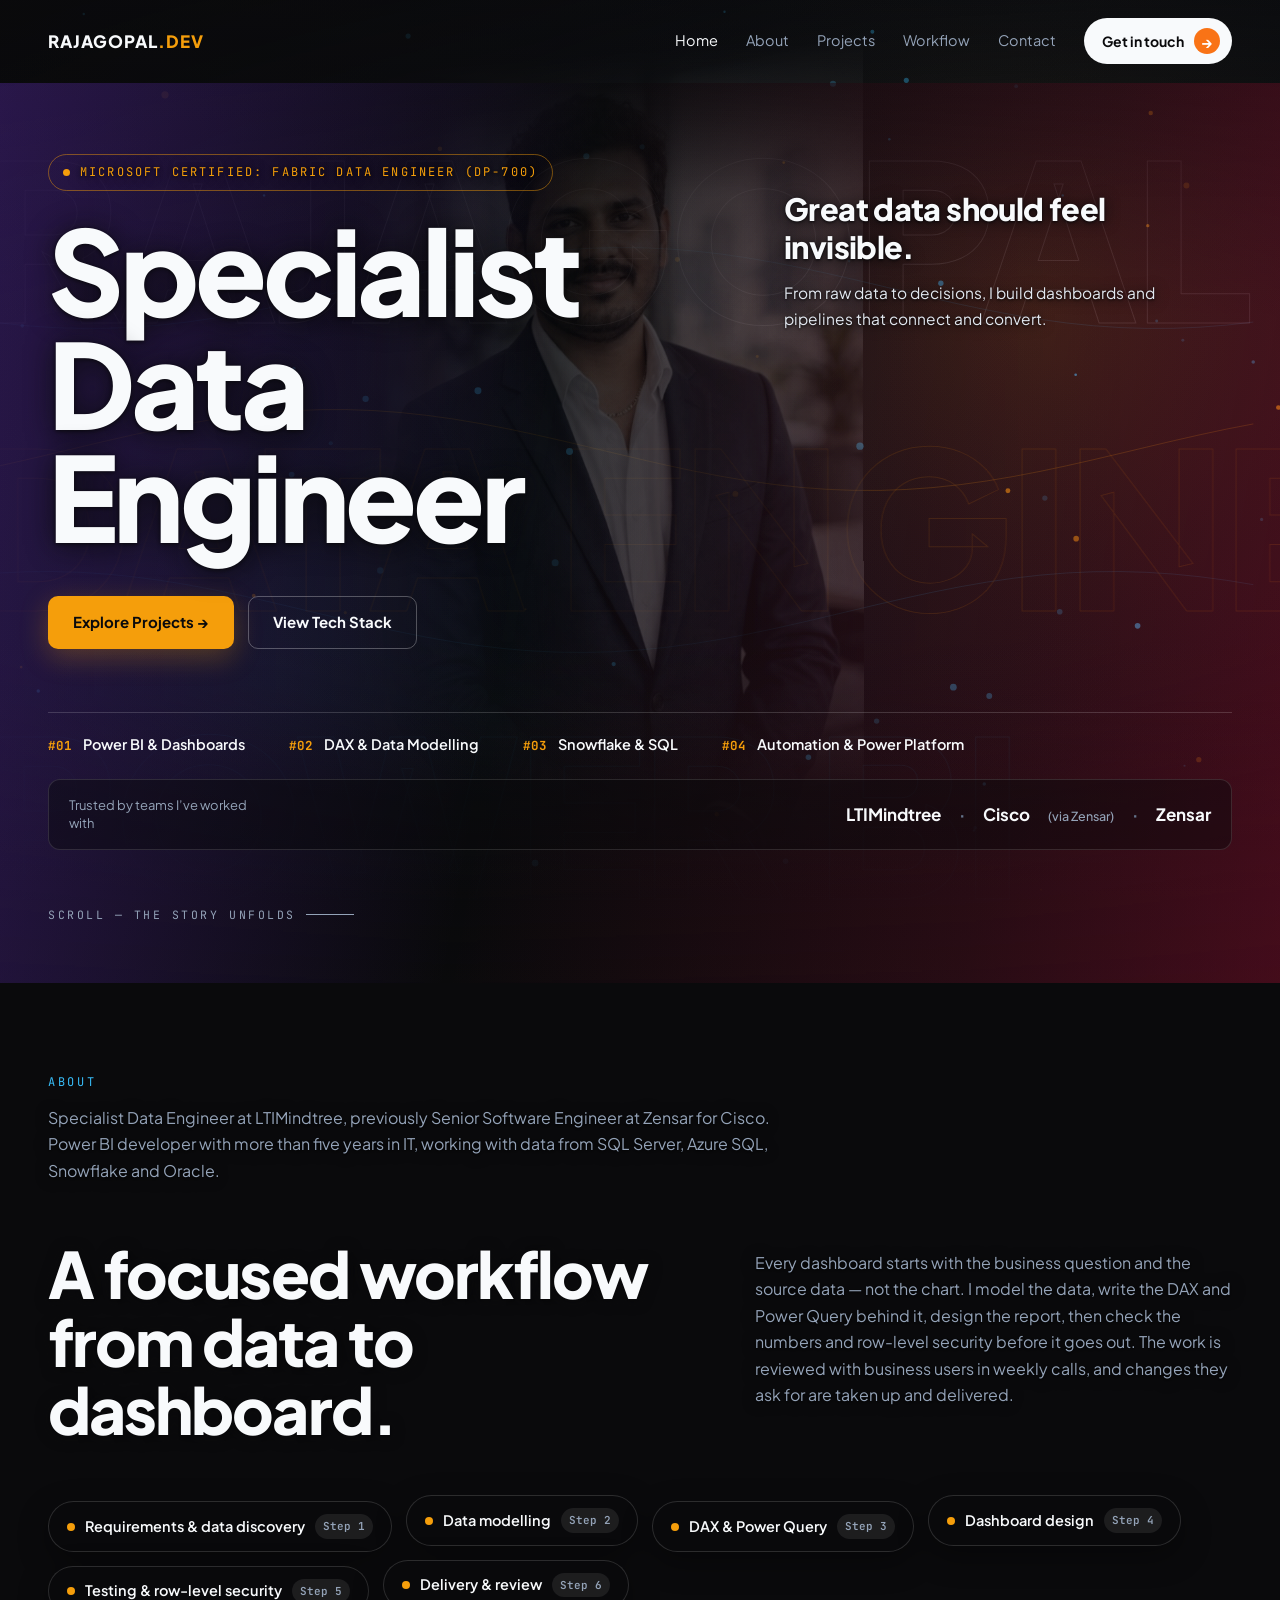
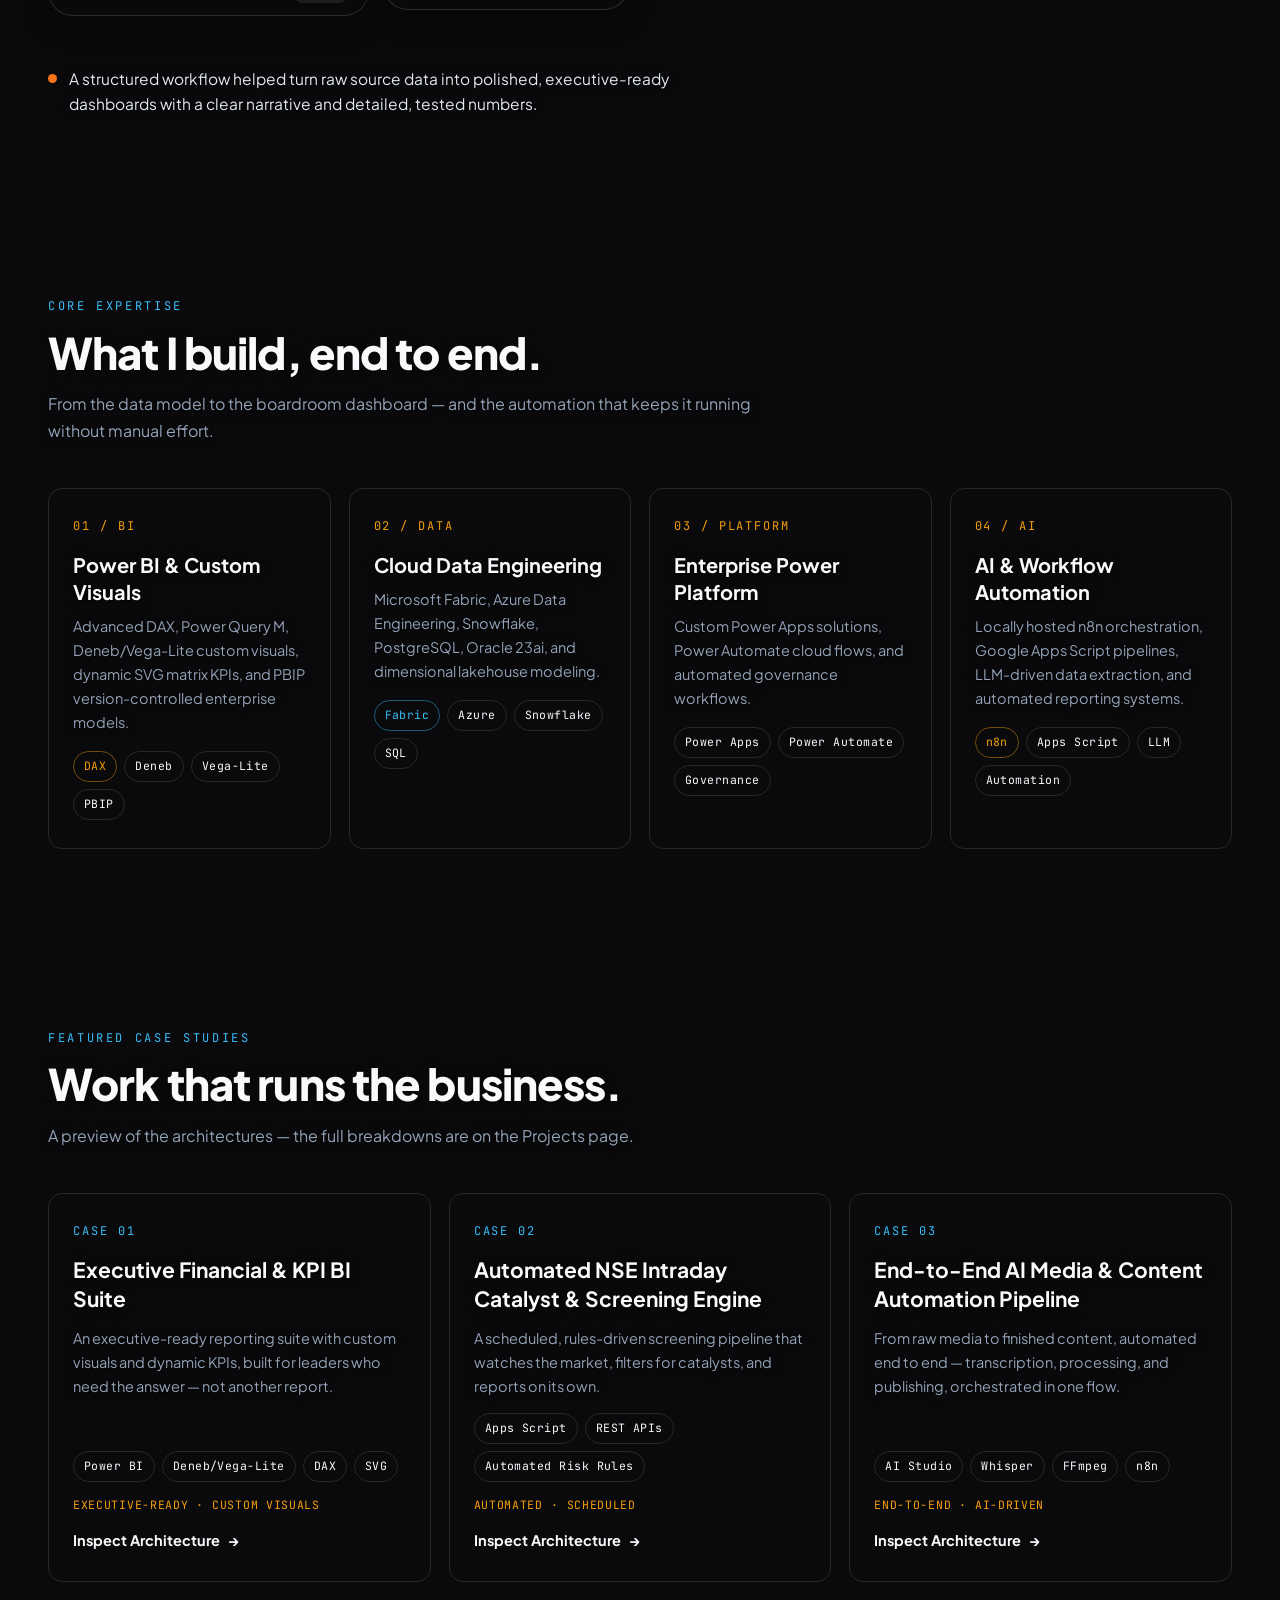
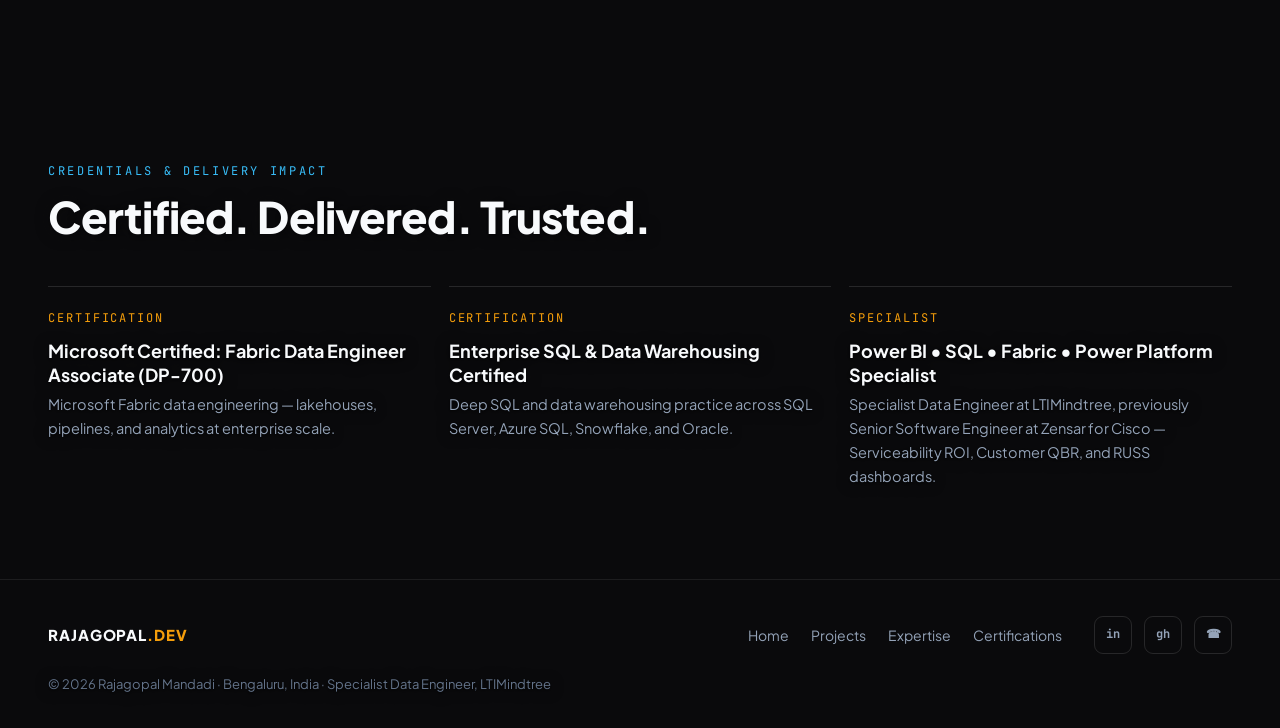
==== commit 0c35b5da: "Keep only background photo centred, face turns left to straight on scroll" ====
--- a/executive/index.html
+++ b/executive/index.html
@@ -15,8 +15,12 @@
   <canvas id="scroll-canvas" aria-hidden="true"></canvas>
 
   <!-- Background photo + giant outline text, behind the foreground
-       content (above the canvas, below the vignette/text). The photo
-       and text drift left-to-right, then right-to-left, as you scroll. -->
+       content (above the canvas, below the vignette/text). This is
+       the ONLY photo on the page: the background photo, centred in
+       the middle of the hero, darkened so white text stays readable.
+       The giant outline words sit behind it and never cover his face.
+       As you scroll, the photo turns from left to straight (see
+       script.js) and the words drift the opposite way. -->
   <div class="bg-layer" aria-hidden="true">
     <div class="bg-photo" id="bg-photo"><img src="photo.jpg" alt=""></div>
     <div class="bg-text bg-text-1" data-speed="0.6">RAJAGOPAL</div>
@@ -49,13 +53,9 @@
     </header>
 
     <main>
-      <!-- 1. Hero — Folioblox style: large central portrait, huge
-           headline overlapping the photo, red-to-violet lighting. -->
+      <!-- 1. Hero — Folioblox style: huge headline over the single
+           centred background photo (no separate main/hero photo). -->
       <section class="hero folio-hero" id="home">
-        <div class="folio-bg" aria-hidden="true">
-          <img class="folio-portrait" id="folio-portrait" src="photo.jpg" alt="">
-          <div class="folio-grad"></div>
-        </div>
         <div class="container folio-content">
           <div class="folio-top">
             <div class="folio-left">
--- a/executive/styles.css
+++ b/executive/styles.css
@@ -61,42 +61,51 @@
 /* ---------- Background photo + giant outline text (index.html) ----------
    Fixed layer between the scroll canvas (z-index 0) and the foreground
    content (z-index 2). The vignette sits above it and darkens it.
-   Photo: right side, desaturated + darkened, gradient mask fading to
-   the left and bottom so the hero text on the left stays readable.
-   Bg text: huge transparent-fill outline words, very low opacity,
-   pointer-events none, moved by JS on scroll. */
+   SINGLE photo on the page: the background photo, CENTRED in the
+   middle of the hero (not on the right, not a separate main photo),
+   darkened so white text stays readable. The giant outline words sit
+   BEHIND the photo (z-index 1 under the photo's 2) so they never
+   cover his face. The photo turns from left to straight on scroll
+   (script.js sets one combined transform; the CSS default below is
+   the straight, centred resting state, also used when reduced motion
+   is on and JS leaves the transform alone). */
 .bg-layer {
   position: fixed;
   inset: 0;
   z-index: 1;
   pointer-events: none;
   overflow: hidden;
+  perspective: 1200px;
 }
 .bg-photo {
   position: absolute;
   top: 50%;
-  right: -3%;
-  height: 88vh;
+  left: 50%;
+  height: 92vh;
   width: auto;
   aspect-ratio: 2 / 3;
-  transform: translateY(-50%);
+  transform: translate(-50%, -50%);
+  transform-origin: center center;
+  transform-style: preserve-3d;
   will-change: transform;
-  opacity: 0.55;
+  opacity: 0.5;
+  z-index: 2;
 }
 .bg-photo img {
   width: 100%;
   height: 100%;
   object-fit: cover;
   object-position: center top;
-  filter: grayscale(0.35) brightness(0.72) contrast(1.05);
-  -webkit-mask-image: linear-gradient(90deg, transparent 0%, rgba(0,0,0,0.55) 28%, #000 58%, #000 82%, rgba(0,0,0,0.55) 100%), linear-gradient(180deg, #000 72%, transparent 100%);
-  mask-image: linear-gradient(90deg, transparent 0%, rgba(0,0,0,0.55) 28%, #000 58%, #000 82%, rgba(0,0,0,0.55) 100%), linear-gradient(180deg, #000 72%, transparent 100%);
+  filter: grayscale(0.35) brightness(0.6) contrast(1.05);
+  -webkit-mask-image: linear-gradient(90deg, transparent 0%, rgba(0,0,0,0.55) 22%, #000 50%, #000 78%, rgba(0,0,0,0.55) 100%), linear-gradient(180deg, transparent 0%, #000 18%, #000 72%, transparent 100%);
+  mask-image: linear-gradient(90deg, transparent 0%, rgba(0,0,0,0.55) 22%, #000 50%, #000 78%, rgba(0,0,0,0.55) 100%), linear-gradient(180deg, transparent 0%, #000 18%, #000 72%, transparent 100%);
   -webkit-mask-composite: source-in;
   mask-composite: intersect;
 }
 .bg-text {
   position: absolute;
   left: -2vw;
+  z-index: 1;
   font-weight: 800;
   font-size: clamp(64px, 17vw, 240px);
   line-height: 1;
@@ -420,7 +429,7 @@
   .expertise-grid { grid-template-columns: 1fr; }
   .hero-meta { gap: 20px; }
   .footer-nav { margin-left: 0; }
-  .bg-photo { opacity: 0.32; height: 68vh; right: -18%; }
+  .bg-photo { opacity: 0.35; height: 72vh; left: 50%; }
   .bg-text { font-size: clamp(52px, 15vw, 120px); }
 }
 @media (prefers-reduced-motion: reduce) {
@@ -443,25 +452,16 @@
   overflow: hidden;
   isolation: isolate;
 }
-.folio-bg { position: absolute; inset: 0; z-index: 0; overflow: hidden; background: #0A0A0C; }
-.folio-portrait {
-  position: absolute;
-  left: 50%;
-  top: 0;
-  height: 100%;
-  width: min(62vw, 760px);
-  transform: translateX(-50%);
-  object-fit: cover;
-  object-position: center 12%;
-  filter: saturate(1.05) contrast(1.06) brightness(0.92);
-  will-change: transform;
-}
-.folio-grad {
-  position: absolute; inset: 0;
+/* The hero has NO separate main photo: the single centred
+   background photo in .bg-layer (see above) is the only photo,
+   sitting behind this hero's text. The red-to-violet lighting
+   comes from the vignette + the hero's own bottom fade below. */
+.folio-hero::after {
+  content: "";
+  position: absolute; inset: 0; z-index: 1; pointer-events: none;
   background:
-    linear-gradient(100deg, rgba(124, 58, 237, 0.55) 0%, rgba(124, 58, 237, 0.18) 30%, transparent 52%, rgba(225, 29, 72, 0.22) 72%, rgba(190, 18, 60, 0.62) 100%),
-    linear-gradient(180deg, rgba(10, 10, 12, 0.72) 0%, transparent 26%, transparent 62%, rgba(10, 10, 12, 0.88) 100%),
-    radial-gradient(70% 60% at 50% 42%, transparent 40%, rgba(10, 10, 12, 0.35) 100%);
+    linear-gradient(100deg, rgba(124, 58, 237, 0.28) 0%, transparent 42%, rgba(225, 29, 72, 0.14) 78%, rgba(190, 18, 60, 0.32) 100%),
+    linear-gradient(180deg, rgba(10, 10, 12, 0.55) 0%, transparent 26%, transparent 62%, rgba(10, 10, 12, 0.8) 100%);
 }
 .folio-content { position: relative; z-index: 2; display: flex; flex-direction: column; justify-content: center; width: 100%; padding-top: 48px; padding-bottom: 36px; }
 .folio-top { display: grid; grid-template-columns: 1.5fr 1fr; gap: clamp(24px, 5vw, 80px); align-items: start; }
@@ -546,15 +546,14 @@
 
 @media (max-width: 1024px) {
   .folio-top { grid-template-columns: 1fr; gap: 20px; }
-  .folio-portrait { width: 92vw; opacity: 0.9; }
   .workflow-grid { grid-template-columns: 1fr; }
 }
 @media (max-width: 720px) {
   .folio-headline { font-size: clamp(48px, 13vw, 72px); }
-  .folio-portrait { width: 110vw; }
   .trusted-names { margin-left: 0; }
   .flow-pill:nth-child(odd) { transform: none; }
 }
 @media (prefers-reduced-motion: reduce) {
   .folio-headline .word { opacity: 1; transform: none; animation: none; }
-}
+  .bg-photo { transform: translate(-50%, -50%); }
+}
